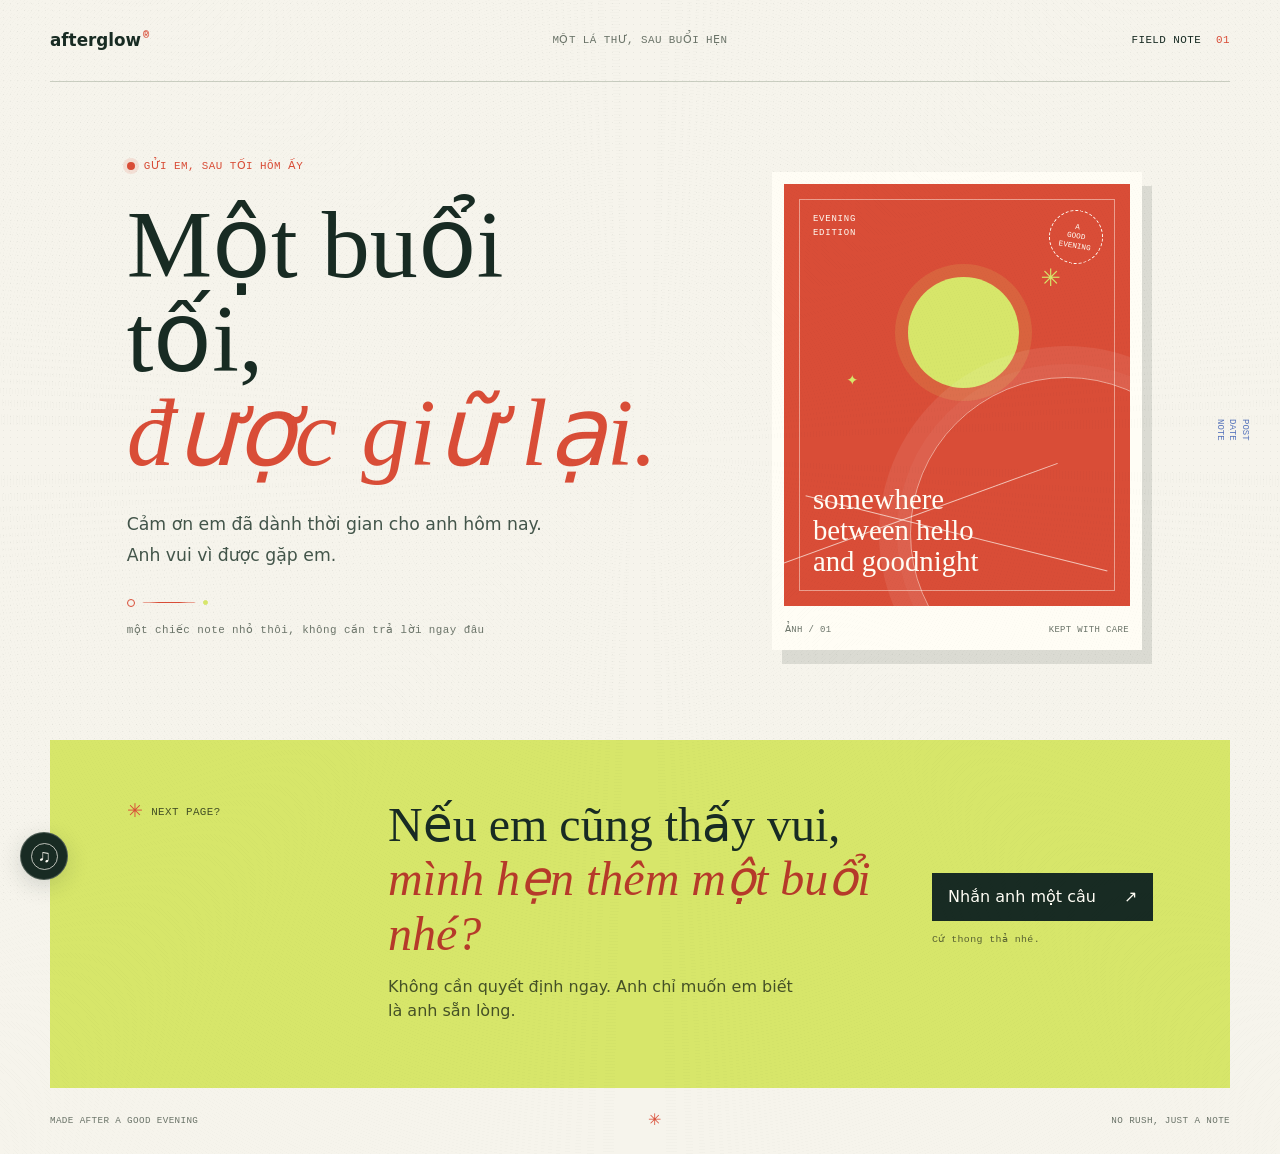
==== card1510/index.html @ df2f0fcc "Add after-date card at haanhie" ====
<!doctype html>
<html lang="vi">
<head>
  <meta charset="utf-8">
  <meta name="viewport" content="width=device-width, initial-scale=1">
  <meta name="theme-color" content="#f6f4ec">
  <meta name="description" content="Một lá thư nhỏ sau buổi hẹn.">
  <title>Một buổi tối, được giữ lại</title>
  <link rel="stylesheet" href="./styles.css">
</head>
<body>
  <div class="page-grain" aria-hidden="true"></div>
  <div class="scroll-progress" id="scroll-progress" aria-hidden="true"></div>
  <main class="letter-page">
    <header class="masthead">
      <a class="wordmark" href="#top" aria-label="Đầu trang">afterglow<span>®</span></a>
      <p class="masthead-note">một lá thư, sau buổi hẹn</p>
      <p class="issue-mark">FIELD NOTE <b>01</b></p>
    </header>

    <section class="opening" id="top" aria-labelledby="headline">
      <div class="opening-copy reveal reveal--copy">
        <p class="eyebrow"><span class="eyebrow-dot"></span> gửi em, sau tối hôm ấy</p>
        <h1 id="headline">Một buổi tối,<br><em>được giữ lại.</em></h1>
        <p class="intro" id="letter-note"></p>
        <div class="opening-rule" aria-hidden="true"><span></span><span></span><span></span></div>
        <p class="small-note">một chiếc note nhỏ thôi, không cần trả lời ngay đâu</p>
      </div>

      <figure class="memory-frame reveal reveal--photo" aria-label="Bức ảnh kỷ niệm">
        <div class="memory-art" id="memory-art" aria-hidden="true">
          <span class="art-index">EVENING<br>EDITION</span>
          <span class="art-sun"></span>
          <span class="art-line art-line--one"></span>
          <span class="art-line art-line--two"></span>
          <span class="art-star art-star--one">✳</span>
          <span class="art-star art-star--two">✦</span>
          <span class="art-copy">somewhere<br>between hello<br>and goodnight</span>
          <span class="art-stamp">A<br>GOOD<br>EVENING</span>
        </div>
        <img id="memory-photo" alt="Ảnh kỷ niệm buổi hẹn" hidden>
        <figcaption><span id="photo-caption">ảnh / 01</span><span>kept with care</span></figcaption>
      </figure>
      <span class="margin-stamp" aria-hidden="true">POST<br>DATE<br>NOTE</span>
    </section>

    <section class="memory-note reveal" id="memory-section" hidden aria-labelledby="memory-title">
      <p class="section-index">01 <span>—</span> THE LITTLE THING</p>
      <div>
        <h2 id="memory-title">Điều anh muốn nhớ</h2>
        <p id="memory-copy"></p>
      </div>
      <span class="memory-doodle" aria-hidden="true">↗</span>
    </section>

    <section class="invitation reveal" aria-labelledby="invitation-title">
      <div class="invitation-label"><span class="invitation-spark">✳</span> NEXT PAGE?</div>
      <div class="invitation-main">
        <h2 id="invitation-title">Nếu em cũng thấy vui,<br><em>mình hẹn thêm một buổi nhé?</em></h2>
        <p>Không cần quyết định ngay. Anh chỉ muốn em biết là anh sẵn lòng.</p>
      </div>
      <div class="invitation-action">
        <a id="reply-link" class="reply-button" href="#reply">
          <span>Nhắn anh một câu</span><span aria-hidden="true">↗</span>
        </a>
        <span class="reply-hint" id="reply-hint">Cứ thong thả nhé.</span>
      </div>
    </section>

    <footer class="colophon" id="reply">
      <span>made after a good evening</span>
      <span class="colophon-mark" aria-hidden="true">✳</span>
      <span>no rush, just a note</span>
    </footer>
  </main>
  <button id="music-toggle" class="music-toggle" type="button" aria-label="Bật nhạc nền" title="Bật nhạc nền" aria-pressed="false" hidden>
    <span class="music-disc" aria-hidden="true">♫</span>
  </button>
  <audio id="background-music" preload="none" loop></audio>
  <div id="toast" class="toast" role="status" aria-live="polite"></div>
  <script src="./config.js"></script>
  <script src="./app.js"></script>
</body>
</html>
---- card1510/styles.css ----
:root {
  --paper: #f6f4ec;
  --ink: #182b23;
  --muted: #6b7469;
  --line: #c9cdc0;
  --tomato: #d94d37;
  --lime: #d7e66a;
  --blue: #5472bb;
  --cream: #fffdf5;
  --serif: Georgia, "Times New Roman", serif;
  --sans: "Trebuchet MS", Inter, ui-sans-serif, system-ui, sans-serif;
  --mono: "Courier New", monospace;
}

* { box-sizing: border-box; }
[hidden] { display: none !important; }
html { min-width: 320px; scroll-behavior: smooth; }
body {
  margin: 0;
  color: var(--ink);
  background: var(--paper);
  font-family: var(--sans);
  line-height: 1.5;
}
body::before {
  position: fixed;
  inset: 0;
  z-index: -1;
  background-image: radial-gradient(#4b594b 0.45px, transparent 0.45px);
  background-size: 7px 7px;
  content: "";
  opacity: 0.07;
  pointer-events: none;
}
a { color: inherit; }
.page-grain { position: fixed; inset: 0; z-index: 8; pointer-events: none; opacity: 0.12; }
.page-grain::before { position: absolute; inset: -40%; background: repeating-radial-gradient(circle at 50% 50%, rgba(24, 43, 35, 0.12) 0 0.5px, transparent 0.5px 3px); content: ""; animation: grain-drift 0.28s steps(2) infinite; }
.scroll-progress { position: fixed; inset: 0 auto auto 0; z-index: 30; width: 100%; height: 3px; background: var(--tomato); transform: scaleX(0); transform-origin: left; }
.letter-page { width: min(1180px, 100% - 64px); margin: 0 auto; }
.masthead {
  min-height: 82px;
  display: grid;
  grid-template-columns: 1fr 1fr 1fr;
  align-items: center;
  border-bottom: 1px solid var(--line);
}
.wordmark { width: fit-content; font-size: 1.05rem; font-weight: 900; letter-spacing: 0; text-decoration: none; }
.wordmark span { margin-left: 2px; color: var(--tomato); font-family: var(--mono); font-size: 0.65rem; vertical-align: top; }
.masthead-note, .issue-mark, .eyebrow, .small-note, .section-index, .invitation-label, .reply-hint, .colophon, figcaption {
  font-family: var(--mono);
  font-size: 0.68rem;
  letter-spacing: 0.04em;
  text-transform: uppercase;
}
.masthead-note { margin: 0; color: var(--muted); text-align: center; }
.issue-mark { justify-self: end; margin: 0; }
.issue-mark b { margin-left: 8px; color: var(--tomato); font-weight: 400; }
.opening {
  position: relative;
  min-height: 620px;
  display: grid;
  grid-template-columns: 1.15fr 0.85fr;
  align-items: center;
  gap: clamp(40px, 8vw, 110px);
  padding: 76px 6.5% 84px;
  perspective: 1100px;
}
.opening-copy { position: relative; z-index: 1; padding-bottom: 18px; }
.eyebrow { display: flex; align-items: center; gap: 9px; margin: 0 0 24px; color: var(--tomato); }
.eyebrow-dot { width: 8px; height: 8px; border-radius: 50%; background: var(--tomato); box-shadow: 0 0 0 4px rgba(217, 77, 55, 0.12); }
h1, h2, p { margin-top: 0; }
h1, h2 { font-weight: 500; }
h1 {
  max-width: 740px;
  margin-bottom: 28px;
  font-family: var(--serif);
  font-size: 6rem;
  line-height: 0.98;
  letter-spacing: 0;
}
h1 em, .invitation h2 em { color: var(--tomato); font-weight: 400; }
.intro { max-width: 450px; margin-bottom: 25px; color: #43554a; font-size: 1.08rem; line-height: 1.8; }
.opening-rule { display: flex; align-items: center; gap: 7px; width: 94px; margin: 28px 0 15px; }
.opening-rule span { display: block; width: 8px; height: 8px; border: 1px solid var(--tomato); border-radius: 50%; }
.opening-rule span:nth-child(2) { width: 54px; height: 1px; border: 0; background: var(--tomato); }
.opening-rule span:nth-child(3) { width: 5px; height: 5px; background: var(--lime); border-color: var(--lime); }
.small-note { margin: 0; color: var(--muted); text-transform: none; }
.memory-frame {
  position: relative;
  width: min(100%, 370px);
  justify-self: center;
  margin: 8px 0 0;
  padding: 12px 12px 44px;
  background: var(--cream);
  box-shadow: 10px 14px 0 rgba(24, 43, 35, 0.12);
  transform: rotate(2.2deg);
  transition: transform 450ms cubic-bezier(.2, .8, .2, 1);
  animation: postcard-float 7s ease-in-out 1.1s infinite;
}
.memory-frame:hover { animation-play-state: paused; transform: rotate(0deg) translateY(-4px); }
.memory-art, .memory-frame img {
  display: block;
  width: 100%;
  aspect-ratio: 0.82;
  object-fit: cover;
}
.memory-art { position: relative; overflow: hidden; background: var(--tomato); color: var(--cream); }
.memory-art::before, .memory-art::after { position: absolute; content: ""; }
.memory-art::before { inset: 15px; border: 1px solid rgba(255, 253, 245, 0.46); }
.memory-art::after { right: -27%; bottom: -20%; width: 90%; aspect-ratio: 1; border: 1px solid rgba(255, 253, 245, 0.5); border-radius: 50%; box-shadow: 0 0 0 13px rgba(255, 253, 245, 0.04), 0 0 0 31px rgba(255, 253, 245, 0.08); }
.art-index { position: absolute; top: 28px; left: 29px; z-index: 1; font-family: var(--mono); font-size: 0.56rem; line-height: 1.6; letter-spacing: 0.09em; }
.art-sun { position: absolute; top: 22%; left: 36%; width: 32%; aspect-ratio: 1; border-radius: 50%; background: var(--lime); box-shadow: 0 0 0 13px rgba(215, 230, 106, 0.14); }
.art-sun { animation: sun-breathe 5s ease-in-out infinite; }
.art-line { position: absolute; z-index: 1; bottom: 21%; width: 90%; height: 1px; background: rgba(255, 253, 245, 0.68); transform: rotate(-20deg); }
.art-line--one { left: -8%; }
.art-line--two { bottom: 17%; left: 5%; transform: rotate(14deg); }
.art-star { position: absolute; z-index: 1; color: var(--lime); }
.art-star { animation: star-twinkle 2.8s ease-in-out infinite; }
.art-star--two { animation-delay: 0.8s; }
.art-star--one { top: 18%; right: 20%; font-size: 1.5rem; }
.art-star--two { top: 44%; left: 18%; font-size: 0.9rem; }
.art-copy { position: absolute; z-index: 2; bottom: 29px; left: 29px; font-family: var(--serif); font-size: 1.8rem; line-height: 1.08; }
.art-stamp { position: absolute; top: 26px; right: 27px; z-index: 2; display: grid; place-items: center; width: 54px; height: 54px; border: 1px dashed var(--cream); border-radius: 50%; font-family: var(--mono); font-size: 0.48rem; line-height: 1.2; text-align: center; transform: rotate(9deg); }
figcaption { position: absolute; right: 13px; bottom: 13px; left: 13px; display: flex; justify-content: space-between; color: var(--muted); font-size: 0.56rem; }
.margin-stamp { position: absolute; top: 50%; right: -2px; color: var(--blue); font-family: var(--mono); font-size: 0.56rem; line-height: 1.4; text-align: center; transform: rotate(90deg) translateX(50%); transform-origin: right center; }
.memory-note {
  position: relative;
  display: grid;
  grid-template-columns: 0.72fr 1.6fr auto;
  align-items: center;
  gap: 30px;
  padding: 35px 6.5%;
  border-top: 1px solid var(--line);
  border-bottom: 1px solid var(--line);
}
.memory-note[hidden] { display: none; }
.section-index { margin: 0; color: var(--muted); }
.section-index span { color: var(--tomato); }
.memory-note h2 { margin-bottom: 7px; font-family: var(--serif); font-size: 1.6rem; }
.memory-note p:not(.section-index) { max-width: 620px; margin: 0; color: #43554a; line-height: 1.7; }
.memory-doodle { color: var(--tomato); font-size: 2rem; transform: rotate(20deg); }
.invitation {
  position: relative;
  display: grid;
  grid-template-columns: 0.72fr 1.6fr auto;
  align-items: center;
  gap: 30px;
  padding: 58px 6.5% 65px;
  background: var(--lime);
}
.invitation-label { align-self: start; display: flex; align-items: center; gap: 8px; color: #455126; }
.invitation-spark { color: var(--tomato); font-size: 1.2rem; }
.invitation h2 { margin-bottom: 14px; font-family: var(--serif); font-size: 3rem; line-height: 1.13; }
.invitation h2 em { color: #b63a2a; }
.invitation-main p { max-width: 420px; margin-bottom: 0; color: #455126; }
.invitation-action { display: grid; justify-items: start; gap: 12px; }
.reply-button { display: inline-flex; align-items: center; gap: 28px; min-height: 48px; padding: 0 16px; color: var(--cream); background: var(--ink); text-decoration: none; transition: background 180ms ease, transform 180ms ease; }
.reply-button:hover { background: var(--tomato); transform: translateY(-2px); }
.reply-hint { color: #596332; font-size: 0.62rem; text-transform: none; }
.colophon { min-height: 66px; display: flex; justify-content: space-between; align-items: center; gap: 12px; color: var(--muted); font-size: 0.58rem; }
.colophon-mark { color: var(--tomato); font-size: 1rem; }
.toast { position: fixed; right: 20px; bottom: 20px; z-index: 20; max-width: min(360px, calc(100vw - 40px)); padding: 12px 16px; color: var(--cream); background: var(--ink); opacity: 0; transform: translateY(8px); transition: 180ms ease; pointer-events: none; }
.toast.is-visible { opacity: 1; transform: translateY(0); }
.music-toggle { position: fixed; left: 20px; bottom: 20px; z-index: 21; display: grid; place-items: center; width: 48px; height: 48px; border: 1px solid rgba(255, 253, 245, 0.22); border-radius: 50%; color: var(--cream); background: var(--ink); cursor: pointer; box-shadow: 0 6px 22px rgba(24, 43, 35, 0.16); transition: transform 180ms ease, background 180ms ease; }
.music-toggle:hover { transform: translateY(-3px); background: var(--tomato); }
.music-toggle[hidden] { display: none; }
.music-disc { display: grid; place-items: center; width: 27px; height: 27px; border: 1px solid rgba(255, 253, 245, 0.7); border-radius: 50%; font-size: 1.1rem; }
.music-toggle.is-playing .music-disc { animation: record-spin 3s linear infinite; }
.motion-ready .reveal { opacity: 0; transform: translateY(28px); transition: opacity 850ms cubic-bezier(.2, .8, .2, 1), transform 850ms cubic-bezier(.2, .8, .2, 1); }
.motion-ready .reveal.is-visible { opacity: 1; transform: translateY(0); }
.motion-ready .reveal--copy .eyebrow { animation: settle-in 900ms 100ms both; }
.motion-ready .reveal--copy h1 { animation: settle-in 1100ms 220ms both; }
.motion-ready .reveal--copy .intro { animation: settle-in 900ms 390ms both; }
.motion-ready .reveal--copy .small-note { animation: settle-in 900ms 540ms both; }
.motion-ready .reveal--photo { transition-delay: 180ms; }
.is-loading .memory-art { animation: art-breathe 1.4s ease-in-out infinite alternate; }
.photo-error .art-copy { color: var(--cream); }

@keyframes art-breathe { to { filter: saturate(0.76); } }
@keyframes settle-in { from { opacity: 0; transform: translateY(22px); } to { opacity: 1; transform: translateY(0); } }
@keyframes postcard-float { 0%, 100% { transform: rotate(2.2deg) translateY(0); } 50% { transform: rotate(1deg) translateY(-8px); } }
@keyframes sun-breathe { 0%, 100% { box-shadow: 0 0 0 13px rgba(215, 230, 106, 0.14); transform: scale(1); } 50% { box-shadow: 0 0 0 23px rgba(215, 230, 106, 0.06); transform: scale(1.035); } }
@keyframes star-twinkle { 0%, 100% { opacity: 0.7; transform: scale(0.86) rotate(-8deg); } 50% { opacity: 1; transform: scale(1.12) rotate(8deg); } }
@keyframes grain-drift { 0% { transform: translate(0, 0); } 25% { transform: translate(1%, -1%); } 50% { transform: translate(-1%, 1%); } 75% { transform: translate(1%, 1%); } }
@keyframes record-spin { to { transform: rotate(360deg); } }
@media (prefers-reduced-motion: reduce) {
  *, *::before, *::after { scroll-behavior: auto !important; animation-duration: 0.01ms !important; animation-iteration-count: 1 !important; transition-duration: 0.01ms !important; }
}
@media (max-width: 760px) {
  .letter-page { width: min(100% - 36px, 560px); }
  .masthead { min-height: 65px; grid-template-columns: 1fr auto; }
  .masthead-note { display: none; }
  .opening { min-height: 0; grid-template-columns: 1fr; gap: 42px; padding: 58px 5% 60px; }
  h1 { font-size: 4rem; }
  .art-copy { font-size: 1.45rem; }
  .invitation h2 { font-size: 2.2rem; }
  .intro { font-size: 1rem; }
  .memory-frame { width: min(76%, 330px); justify-self: end; margin-right: 8%; }
  .margin-stamp { right: -6px; }
  .memory-note { grid-template-columns: 1fr auto; gap: 18px; padding: 28px 5%; }
  .section-index { grid-column: 1 / -1; }
  .memory-doodle { grid-column: 2; grid-row: 2; }
  .invitation { grid-template-columns: 1fr; gap: 20px; padding: 36px 6% 40px; }
  .invitation-label { align-self: auto; }
  .colophon { font-size: 0.52rem; }
}
@media (max-width: 380px) {
  .letter-page { width: calc(100% - 28px); }
  .issue-mark { font-size: 0.58rem; }
  .opening { padding-right: 2%; padding-left: 2%; }
  h1 { font-size: 3.4rem; }
  .memory-frame { width: 84%; }
  .colophon { flex-wrap: wrap; justify-content: center; padding: 15px 0; }
}
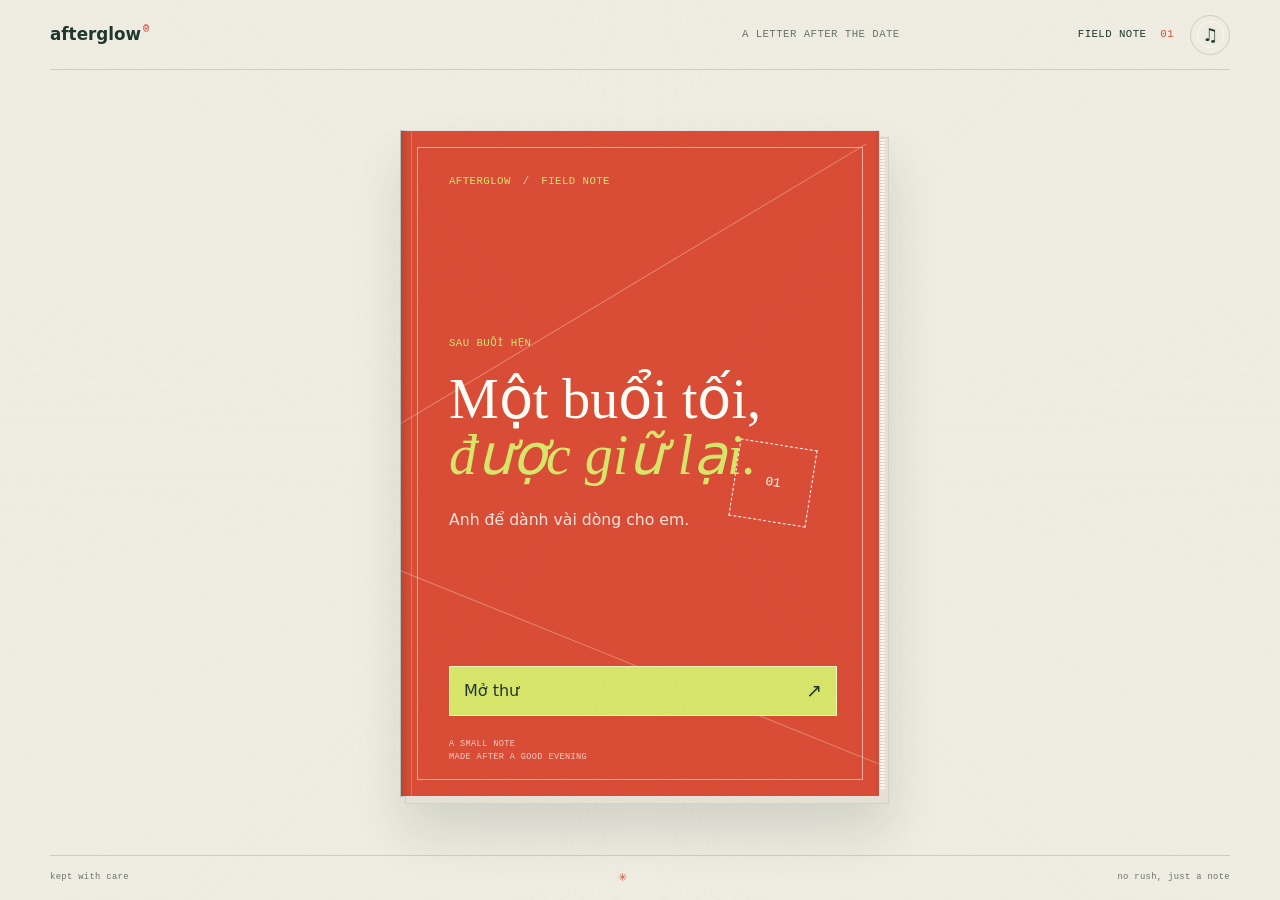
==== commit 0153c566: "Turn after-date card into a flipbook" ====
--- a/card1510/index.html
+++ b/card1510/index.html
@@ -3,81 +3,145 @@
 <head>
   <meta charset="utf-8">
   <meta name="viewport" content="width=device-width, initial-scale=1">
-  <meta name="theme-color" content="#f6f4ec">
+  <meta name="theme-color" content="#efece1">
   <meta name="description" content="Một lá thư nhỏ sau buổi hẹn.">
   <title>Một buổi tối, được giữ lại</title>
   <link rel="stylesheet" href="./styles.css">
 </head>
 <body>
-  <div class="page-grain" aria-hidden="true"></div>
-  <div class="scroll-progress" id="scroll-progress" aria-hidden="true"></div>
-  <main class="letter-page">
+  <div class="paper-grain" aria-hidden="true"></div>
+  <div class="reading-progress" id="reading-progress" aria-hidden="true"></div>
+
+  <main class="experience" id="experience" data-index="0">
     <header class="masthead">
-      <a class="wordmark" href="#top" aria-label="Đầu trang">afterglow<span>®</span></a>
-      <p class="masthead-note">một lá thư, sau buổi hẹn</p>
-      <p class="issue-mark">FIELD NOTE <b>01</b></p>
+      <a class="wordmark" href="./" aria-label="Afterglow">afterglow<span>®</span></a>
+      <p class="masthead-note">a letter after the date</p>
+      <div class="masthead-tools">
+        <span class="masthead-number">FIELD NOTE <b>01</b></span>
+        <button id="music-toggle" class="music-toggle" type="button" aria-label="Bật nhạc nền" title="Bật nhạc nền" aria-pressed="false" hidden>
+          <span class="music-disc" aria-hidden="true">♫</span>
+        </button>
+      </div>
     </header>
 
-    <section class="opening" id="top" aria-labelledby="headline">
-      <div class="opening-copy reveal reveal--copy">
-        <p class="eyebrow"><span class="eyebrow-dot"></span> gửi em, sau tối hôm ấy</p>
-        <h1 id="headline">Một buổi tối,<br><em>được giữ lại.</em></h1>
-        <p class="intro" id="letter-note"></p>
-        <div class="opening-rule" aria-hidden="true"><span></span><span></span><span></span></div>
-        <p class="small-note">một chiếc note nhỏ thôi, không cần trả lời ngay đâu</p>
-      </div>
+    <section class="book-area" aria-label="Lá thư Afterglow">
+      <div class="book-wrap">
+        <div class="book-shell" id="book" data-direction="forward">
+          <div class="book-pages" aria-live="polite" aria-atomic="true">
+            <article class="page-current" id="page-current"></article>
+            <div class="page-turn" id="page-turn" aria-hidden="true" hidden>
+              <div class="page-face page-face--front" id="page-turn-front"></div>
+              <div class="page-face page-face--back" id="page-turn-back"></div>
+            </div>
+          </div>
+          <span class="book-spine" aria-hidden="true"></span>
+          <span class="book-edge" aria-hidden="true"></span>
+        </div>
 
-      <figure class="memory-frame reveal reveal--photo" aria-label="Bức ảnh kỷ niệm">
-        <div class="memory-art" id="memory-art" aria-hidden="true">
-          <span class="art-index">EVENING<br>EDITION</span>
-          <span class="art-sun"></span>
-          <span class="art-line art-line--one"></span>
-          <span class="art-line art-line--two"></span>
-          <span class="art-star art-star--one">✳</span>
-          <span class="art-star art-star--two">✦</span>
-          <span class="art-copy">somewhere<br>between hello<br>and goodnight</span>
-          <span class="art-stamp">A<br>GOOD<br>EVENING</span>
-        </div>
-        <img id="memory-photo" alt="Ảnh kỷ niệm buổi hẹn" hidden>
-        <figcaption><span id="photo-caption">ảnh / 01</span><span>kept with care</span></figcaption>
-      </figure>
-      <span class="margin-stamp" aria-hidden="true">POST<br>DATE<br>NOTE</span>
-    </section>
-
-    <section class="memory-note reveal" id="memory-section" hidden aria-labelledby="memory-title">
-      <p class="section-index">01 <span>—</span> THE LITTLE THING</p>
-      <div>
-        <h2 id="memory-title">Điều anh muốn nhớ</h2>
-        <p id="memory-copy"></p>
-      </div>
-      <span class="memory-doodle" aria-hidden="true">↗</span>
-    </section>
-
-    <section class="invitation reveal" aria-labelledby="invitation-title">
-      <div class="invitation-label"><span class="invitation-spark">✳</span> NEXT PAGE?</div>
-      <div class="invitation-main">
-        <h2 id="invitation-title">Nếu em cũng thấy vui,<br><em>mình hẹn thêm một buổi nhé?</em></h2>
-        <p>Không cần quyết định ngay. Anh chỉ muốn em biết là anh sẵn lòng.</p>
-      </div>
-      <div class="invitation-action">
-        <a id="reply-link" class="reply-button" href="#reply">
-          <span>Nhắn anh một câu</span><span aria-hidden="true">↗</span>
-        </a>
-        <span class="reply-hint" id="reply-hint">Cứ thong thả nhé.</span>
+        <nav class="page-nav" id="page-nav" aria-label="Điều hướng trang" hidden>
+          <button class="page-nav-button" id="previous-page" type="button" aria-label="Trang trước" title="Trang trước" disabled>
+            <span aria-hidden="true">←</span>
+          </button>
+          <span class="page-counter" id="page-counter" aria-live="polite">BÌA</span>
+          <button class="page-nav-button" id="next-page" type="button" aria-label="Trang tiếp theo" title="Trang tiếp theo">
+            <span aria-hidden="true">→</span>
+          </button>
+        </nav>
       </div>
     </section>
 
-    <footer class="colophon" id="reply">
-      <span>made after a good evening</span>
+    <footer class="colophon">
+      <span>kept with care</span>
       <span class="colophon-mark" aria-hidden="true">✳</span>
       <span>no rush, just a note</span>
     </footer>
   </main>
-  <button id="music-toggle" class="music-toggle" type="button" aria-label="Bật nhạc nền" title="Bật nhạc nền" aria-pressed="false" hidden>
-    <span class="music-disc" aria-hidden="true">♫</span>
-  </button>
+
   <audio id="background-music" preload="none" loop></audio>
   <div id="toast" class="toast" role="status" aria-live="polite"></div>
+
+  <template id="cover-template">
+    <div class="page page-cover">
+      <div class="cover-ink" aria-hidden="true">
+        <span class="cover-rule cover-rule--one"></span>
+        <span class="cover-rule cover-rule--two"></span>
+        <span class="cover-mark">01</span>
+      </div>
+      <p class="cover-kicker">AFTERGLOW <span>/</span> FIELD NOTE</p>
+      <div class="cover-title-group">
+        <p class="cover-overline">SAU BUỔI HẸN</p>
+        <h1>Một buổi tối,<br><em>được giữ lại.</em></h1>
+        <p class="cover-subtitle">Anh để dành vài dòng cho em.</p>
+      </div>
+      <button class="open-book-button" type="button" data-turn-next>
+        <span>Mở thư</span><span class="open-arrow" aria-hidden="true">↗</span>
+      </button>
+      <span class="cover-imprint">A SMALL NOTE<br>MADE AFTER A GOOD EVENING</span>
+    </div>
+  </template>
+
+  <template id="letter-template">
+    <div class="page page-letter">
+      <header class="page-header">
+        <span>01 <i>/</i> LỜI NHẮN</span>
+        <span class="page-header-mark" aria-hidden="true">✳</span>
+      </header>
+      <div class="letter-copy">
+        <h2>Gửi em,</h2>
+        <p class="letter-note"></p>
+        <div class="memory-note" hidden>
+          <span class="memory-rule" aria-hidden="true"></span>
+          <h3>Điều anh muốn nhớ</h3>
+          <p class="memory-copy"></p>
+        </div>
+      </div>
+      <div class="signature"><span>—</span> Anh</div>
+      <footer class="page-footer"><span>AFTERGLOW</span><span>01</span></footer>
+    </div>
+  </template>
+
+  <template id="photo-template">
+    <div class="page page-photo">
+      <header class="page-header">
+        <span>02 <i>/</i> ẢNH KỶ NIỆM</span>
+        <span class="photo-stamp">KEPT<br>WITH CARE</span>
+      </header>
+      <figure class="photo-mat">
+        <div class="photo-art" aria-hidden="true">
+          <span class="photo-art-index">EVENING EDITION</span>
+          <span class="photo-art-line photo-art-line--one"></span>
+          <span class="photo-art-line photo-art-line--two"></span>
+          <span class="photo-art-copy">somewhere<br>between hello<br>and goodnight</span>
+          <span class="photo-art-stamp">A GOOD<br>EVENING</span>
+        </div>
+        <img class="memory-photo" alt="Ảnh kỷ niệm buổi hẹn" hidden>
+        <figcaption><span class="photo-caption">ảnh / 01</span><span>kept with care</span></figcaption>
+      </figure>
+      <p class="photo-note">Một khoảnh khắc nhỏ, để dành ở đây.</p>
+      <footer class="page-footer"><span>AFTERGLOW</span><span>02</span></footer>
+    </div>
+  </template>
+
+  <template id="invitation-template">
+    <div class="page page-invitation">
+      <header class="page-header">
+        <span>03 <i>/</i> LỜI MỜI</span>
+        <span class="invitation-spark" aria-hidden="true">✳</span>
+      </header>
+      <div class="invitation-copy">
+        <p class="invitation-overline">NEXT PAGE?</p>
+        <h2>Nếu em cũng thấy vui,<br><em>mình hẹn thêm một buổi nhé?</em></h2>
+        <p class="invitation-text">Không cần quyết định ngay. Anh chỉ muốn em biết là anh sẵn lòng.</p>
+        <a class="reply-button" href="#reply">
+          <span>Nhắn anh một câu</span><span aria-hidden="true">↗</span>
+        </a>
+        <p class="reply-hint">Cứ thong thả nhé.</p>
+      </div>
+      <div class="invitation-imprint" aria-hidden="true">✳</div>
+      <footer class="page-footer"><span>AFTERGLOW</span><span>03</span></footer>
+    </div>
+  </template>
+
   <script src="./config.js"></script>
   <script src="./app.js"></script>
 </body>
--- a/card1510/styles.css
+++ b/card1510/styles.css
@@ -1,12 +1,12 @@
 :root {
-  --paper: #f6f4ec;
-  --ink: #182b23;
-  --muted: #6b7469;
-  --line: #c9cdc0;
+  --paper: #efece1;
+  --page: #fffdf5;
+  --ink: #20372e;
+  --muted: #69756b;
+  --line: #cbd0c1;
   --tomato: #d94d37;
   --lime: #d7e66a;
   --blue: #5472bb;
-  --cream: #fffdf5;
   --serif: Georgia, "Times New Roman", serif;
   --sans: "Trebuchet MS", Inter, ui-sans-serif, system-ui, sans-serif;
   --mono: "Courier New", monospace;
@@ -14,201 +14,154 @@
 
 * { box-sizing: border-box; }
 [hidden] { display: none !important; }
-html { min-width: 320px; scroll-behavior: smooth; }
-body {
-  margin: 0;
-  color: var(--ink);
-  background: var(--paper);
-  font-family: var(--sans);
-  line-height: 1.5;
-}
-body::before {
-  position: fixed;
-  inset: 0;
-  z-index: -1;
-  background-image: radial-gradient(#4b594b 0.45px, transparent 0.45px);
-  background-size: 7px 7px;
-  content: "";
-  opacity: 0.07;
-  pointer-events: none;
-}
-a { color: inherit; }
-.page-grain { position: fixed; inset: 0; z-index: 8; pointer-events: none; opacity: 0.12; }
-.page-grain::before { position: absolute; inset: -40%; background: repeating-radial-gradient(circle at 50% 50%, rgba(24, 43, 35, 0.12) 0 0.5px, transparent 0.5px 3px); content: ""; animation: grain-drift 0.28s steps(2) infinite; }
-.scroll-progress { position: fixed; inset: 0 auto auto 0; z-index: 30; width: 100%; height: 3px; background: var(--tomato); transform: scaleX(0); transform-origin: left; }
-.letter-page { width: min(1180px, 100% - 64px); margin: 0 auto; }
-.masthead {
-  min-height: 82px;
-  display: grid;
-  grid-template-columns: 1fr 1fr 1fr;
-  align-items: center;
-  border-bottom: 1px solid var(--line);
-}
-.wordmark { width: fit-content; font-size: 1.05rem; font-weight: 900; letter-spacing: 0; text-decoration: none; }
+html { min-width: 320px; min-height: 100%; background: var(--paper); }
+body { min-width: 320px; min-height: 100svh; margin: 0; color: var(--ink); background: var(--paper); font-family: var(--sans); line-height: 1.5; }
+body::before { position: fixed; inset: 0; z-index: -1; background-image: radial-gradient(#526050 0.45px, transparent 0.45px); background-size: 7px 7px; content: ""; opacity: 0.08; pointer-events: none; }
+button, a { color: inherit; font: inherit; }
+button { -webkit-tap-highlight-color: transparent; }
+button:focus-visible, a:focus-visible { outline: 3px solid var(--blue); outline-offset: 4px; }
+.paper-grain { position: fixed; inset: 0; z-index: 8; overflow: hidden; opacity: 0.1; pointer-events: none; }
+.paper-grain::before { position: absolute; inset: -40%; background: repeating-radial-gradient(circle at 50% 50%, rgba(32, 55, 46, 0.14) 0 0.5px, transparent 0.5px 3px); content: ""; animation: grain-shift 0.32s steps(2) infinite; }
+.reading-progress { position: fixed; inset: 0 auto auto 0; z-index: 30; width: 100%; height: 3px; background: var(--tomato); transform: scaleX(0); transform-origin: left; transition: transform 450ms ease; }
+.experience { min-height: 100svh; display: flex; flex-direction: column; }
+.masthead { width: min(1180px, calc(100% - 64px)); min-height: 70px; display: grid; grid-template-columns: 1fr 1fr auto; align-items: center; margin: 0 auto; border-bottom: 1px solid var(--line); }
+.wordmark { width: fit-content; font-size: 1.05rem; font-weight: 900; text-decoration: none; }
 .wordmark span { margin-left: 2px; color: var(--tomato); font-family: var(--mono); font-size: 0.65rem; vertical-align: top; }
-.masthead-note, .issue-mark, .eyebrow, .small-note, .section-index, .invitation-label, .reply-hint, .colophon, figcaption {
-  font-family: var(--mono);
-  font-size: 0.68rem;
-  letter-spacing: 0.04em;
-  text-transform: uppercase;
-}
-.masthead-note { margin: 0; color: var(--muted); text-align: center; }
-.issue-mark { justify-self: end; margin: 0; }
-.issue-mark b { margin-left: 8px; color: var(--tomato); font-weight: 400; }
-.opening {
-  position: relative;
-  min-height: 620px;
-  display: grid;
-  grid-template-columns: 1.15fr 0.85fr;
-  align-items: center;
-  gap: clamp(40px, 8vw, 110px);
-  padding: 76px 6.5% 84px;
-  perspective: 1100px;
-}
-.opening-copy { position: relative; z-index: 1; padding-bottom: 18px; }
-.eyebrow { display: flex; align-items: center; gap: 9px; margin: 0 0 24px; color: var(--tomato); }
-.eyebrow-dot { width: 8px; height: 8px; border-radius: 50%; background: var(--tomato); box-shadow: 0 0 0 4px rgba(217, 77, 55, 0.12); }
-h1, h2, p { margin-top: 0; }
-h1, h2 { font-weight: 500; }
-h1 {
-  max-width: 740px;
-  margin-bottom: 28px;
-  font-family: var(--serif);
-  font-size: 6rem;
-  line-height: 0.98;
-  letter-spacing: 0;
-}
-h1 em, .invitation h2 em { color: var(--tomato); font-weight: 400; }
-.intro { max-width: 450px; margin-bottom: 25px; color: #43554a; font-size: 1.08rem; line-height: 1.8; }
-.opening-rule { display: flex; align-items: center; gap: 7px; width: 94px; margin: 28px 0 15px; }
-.opening-rule span { display: block; width: 8px; height: 8px; border: 1px solid var(--tomato); border-radius: 50%; }
-.opening-rule span:nth-child(2) { width: 54px; height: 1px; border: 0; background: var(--tomato); }
-.opening-rule span:nth-child(3) { width: 5px; height: 5px; background: var(--lime); border-color: var(--lime); }
-.small-note { margin: 0; color: var(--muted); text-transform: none; }
-.memory-frame {
-  position: relative;
-  width: min(100%, 370px);
-  justify-self: center;
-  margin: 8px 0 0;
-  padding: 12px 12px 44px;
-  background: var(--cream);
-  box-shadow: 10px 14px 0 rgba(24, 43, 35, 0.12);
-  transform: rotate(2.2deg);
-  transition: transform 450ms cubic-bezier(.2, .8, .2, 1);
-  animation: postcard-float 7s ease-in-out 1.1s infinite;
-}
-.memory-frame:hover { animation-play-state: paused; transform: rotate(0deg) translateY(-4px); }
-.memory-art, .memory-frame img {
-  display: block;
-  width: 100%;
-  aspect-ratio: 0.82;
-  object-fit: cover;
-}
-.memory-art { position: relative; overflow: hidden; background: var(--tomato); color: var(--cream); }
-.memory-art::before, .memory-art::after { position: absolute; content: ""; }
-.memory-art::before { inset: 15px; border: 1px solid rgba(255, 253, 245, 0.46); }
-.memory-art::after { right: -27%; bottom: -20%; width: 90%; aspect-ratio: 1; border: 1px solid rgba(255, 253, 245, 0.5); border-radius: 50%; box-shadow: 0 0 0 13px rgba(255, 253, 245, 0.04), 0 0 0 31px rgba(255, 253, 245, 0.08); }
-.art-index { position: absolute; top: 28px; left: 29px; z-index: 1; font-family: var(--mono); font-size: 0.56rem; line-height: 1.6; letter-spacing: 0.09em; }
-.art-sun { position: absolute; top: 22%; left: 36%; width: 32%; aspect-ratio: 1; border-radius: 50%; background: var(--lime); box-shadow: 0 0 0 13px rgba(215, 230, 106, 0.14); }
-.art-sun { animation: sun-breathe 5s ease-in-out infinite; }
-.art-line { position: absolute; z-index: 1; bottom: 21%; width: 90%; height: 1px; background: rgba(255, 253, 245, 0.68); transform: rotate(-20deg); }
-.art-line--one { left: -8%; }
-.art-line--two { bottom: 17%; left: 5%; transform: rotate(14deg); }
-.art-star { position: absolute; z-index: 1; color: var(--lime); }
-.art-star { animation: star-twinkle 2.8s ease-in-out infinite; }
-.art-star--two { animation-delay: 0.8s; }
-.art-star--one { top: 18%; right: 20%; font-size: 1.5rem; }
-.art-star--two { top: 44%; left: 18%; font-size: 0.9rem; }
-.art-copy { position: absolute; z-index: 2; bottom: 29px; left: 29px; font-family: var(--serif); font-size: 1.8rem; line-height: 1.08; }
-.art-stamp { position: absolute; top: 26px; right: 27px; z-index: 2; display: grid; place-items: center; width: 54px; height: 54px; border: 1px dashed var(--cream); border-radius: 50%; font-family: var(--mono); font-size: 0.48rem; line-height: 1.2; text-align: center; transform: rotate(9deg); }
-figcaption { position: absolute; right: 13px; bottom: 13px; left: 13px; display: flex; justify-content: space-between; color: var(--muted); font-size: 0.56rem; }
-.margin-stamp { position: absolute; top: 50%; right: -2px; color: var(--blue); font-family: var(--mono); font-size: 0.56rem; line-height: 1.4; text-align: center; transform: rotate(90deg) translateX(50%); transform-origin: right center; }
-.memory-note {
-  position: relative;
-  display: grid;
-  grid-template-columns: 0.72fr 1.6fr auto;
-  align-items: center;
-  gap: 30px;
-  padding: 35px 6.5%;
-  border-top: 1px solid var(--line);
-  border-bottom: 1px solid var(--line);
-}
-.memory-note[hidden] { display: none; }
-.section-index { margin: 0; color: var(--muted); }
-.section-index span { color: var(--tomato); }
-.memory-note h2 { margin-bottom: 7px; font-family: var(--serif); font-size: 1.6rem; }
-.memory-note p:not(.section-index) { max-width: 620px; margin: 0; color: #43554a; line-height: 1.7; }
-.memory-doodle { color: var(--tomato); font-size: 2rem; transform: rotate(20deg); }
-.invitation {
-  position: relative;
-  display: grid;
-  grid-template-columns: 0.72fr 1.6fr auto;
-  align-items: center;
-  gap: 30px;
-  padding: 58px 6.5% 65px;
-  background: var(--lime);
-}
-.invitation-label { align-self: start; display: flex; align-items: center; gap: 8px; color: #455126; }
-.invitation-spark { color: var(--tomato); font-size: 1.2rem; }
-.invitation h2 { margin-bottom: 14px; font-family: var(--serif); font-size: 3rem; line-height: 1.13; }
-.invitation h2 em { color: #b63a2a; }
-.invitation-main p { max-width: 420px; margin-bottom: 0; color: #455126; }
-.invitation-action { display: grid; justify-items: start; gap: 12px; }
-.reply-button { display: inline-flex; align-items: center; gap: 28px; min-height: 48px; padding: 0 16px; color: var(--cream); background: var(--ink); text-decoration: none; transition: background 180ms ease, transform 180ms ease; }
+.masthead-note, .masthead-number, .cover-kicker, .cover-overline, .cover-imprint, .page-header, .page-footer, .photo-note, .invitation-overline, .reply-hint, .colophon, .page-counter { font-family: var(--mono); font-size: 0.67rem; letter-spacing: 0.04em; }
+.masthead-note { margin: 0; color: var(--muted); text-align: center; text-transform: uppercase; }
+.masthead-tools { justify-self: end; display: flex; align-items: center; gap: 16px; }
+.masthead-number { margin: 0; }
+.masthead-number b { margin-left: 7px; color: var(--tomato); font-weight: 400; }
+.book-area { flex: 1; display: grid; place-items: center; padding: 18px 18px 16px; }
+.book-wrap { display: grid; justify-items: center; gap: 17px; animation: book-arrive 850ms cubic-bezier(.2, .8, .2, 1) both; }
+.book-shell { position: relative; width: min(480px, calc((100svh - 195px) * 0.72), calc(100vw - 36px)); aspect-ratio: 0.72; perspective: 1800px; transform-style: preserve-3d; }
+.book-shell::before { position: absolute; inset: 7px -9px -7px 5px; z-index: -2; border: 1px solid #d6d2c4; background: #e5e1d5; box-shadow: 0 26px 48px rgba(32, 55, 46, 0.14); content: ""; }
+.book-shell::after { position: absolute; top: 8px; right: -5px; bottom: 8px; z-index: -1; width: 8px; background: repeating-linear-gradient(to bottom, #d9d5c8 0 1px, #f9f7ed 1px 3px); content: ""; }
+.book-pages { position: absolute; inset: 0; transform-style: preserve-3d; }
+.page-current, .page-turn, .page-face { position: absolute; inset: 0; }
+.page-current { z-index: 1; overflow: hidden; border: 1px solid rgba(32, 55, 46, 0.12); background: var(--page); box-shadow: inset 13px 0 20px -20px rgba(32, 55, 46, 0.55); }
+.page-turn { z-index: 4; transform-style: preserve-3d; transition: transform 900ms cubic-bezier(.22, .68, .1, 1); pointer-events: none; }
+.page-face { overflow: hidden; border: 1px solid rgba(32, 55, 46, 0.12); background: var(--page); backface-visibility: hidden; }
+.page-face--front { box-shadow: inset 12px 0 20px -20px rgba(32, 55, 46, 0.55); }
+.page-face--back { transform: rotateY(180deg); box-shadow: inset -12px 0 20px -20px rgba(32, 55, 46, 0.55); }
+.book-shell.is-turning-forward .page-turn { transform-origin: left center; transform: rotateY(-180deg); }
+.book-shell.is-turning-backward .page-turn { transform-origin: right center; transform: rotateY(180deg); }
+.book-spine { position: absolute; top: 0; bottom: 0; left: 0; z-index: 5; width: 12px; border-right: 1px solid rgba(255, 253, 245, 0.3); background: linear-gradient(90deg, rgba(32, 55, 46, 0.24), rgba(32, 55, 46, 0.08), transparent); pointer-events: none; }
+.book-edge { position: absolute; top: 0; right: 0; bottom: 0; z-index: 5; width: 4px; background: linear-gradient(90deg, rgba(32, 55, 46, 0.08), transparent); pointer-events: none; }
+.page { position: relative; width: 100%; height: 100%; overflow: hidden; }
+.page-cover { display: flex; flex-direction: column; padding: 42px 42px 32px 48px; color: var(--page); background: var(--tomato); }
+.page-cover::before { position: absolute; inset: 16px; border: 1px solid rgba(255, 253, 245, 0.55); content: ""; pointer-events: none; }
+.cover-ink { position: absolute; inset: 0; overflow: hidden; }
+.cover-rule { position: absolute; right: -17%; width: 138%; height: 1px; background: rgba(255, 253, 245, 0.3); transform-origin: left center; }
+.cover-rule--one { top: 53%; transform: rotate(-31deg); }
+.cover-rule--two { top: 60%; transform: rotate(22deg); }
+.cover-mark { position: absolute; top: 47%; right: 14%; display: grid; place-items: center; width: 78px; height: 78px; border: 1px dashed var(--page); color: var(--page); font-family: var(--mono); font-size: 0.8rem; transform: rotate(9deg); }
+.cover-kicker { position: relative; z-index: 1; margin: 0; color: var(--lime); }
+.cover-kicker span { margin: 0 5px; color: rgba(255, 253, 245, 0.65); }
+.cover-title-group { position: relative; z-index: 1; margin: auto 0; }
+.cover-overline { margin-bottom: 20px; color: var(--lime); }
+.page-cover h1 { max-width: 360px; margin: 0 0 24px; font-family: var(--serif); font-size: 3.5rem; font-weight: 400; line-height: 1.01; }
+.page-cover h1 em { color: var(--lime); font-weight: 400; }
+.cover-subtitle { max-width: 250px; margin: 0; color: rgba(255, 253, 245, 0.86); font-size: 0.98rem; }
+.open-book-button { position: relative; z-index: 1; display: inline-flex; align-items: center; justify-content: space-between; gap: 36px; width: 100%; min-height: 50px; padding: 0 14px; border: 1px solid rgba(255, 253, 245, 0.6); color: var(--ink); background: var(--lime); cursor: pointer; transition: color 180ms ease, background 180ms ease, transform 180ms ease; }
+.open-book-button:hover { color: var(--page); background: var(--ink); transform: translateY(-2px); }
+.open-arrow { font-size: 1.2rem; }
+.cover-imprint { position: relative; z-index: 1; margin: 22px 0 0; color: rgba(255, 253, 245, 0.72); font-size: 0.54rem; line-height: 1.5; }
+.page-letter, .page-photo, .page-invitation { display: flex; flex-direction: column; padding: 38px 42px 24px; background: var(--page); }
+.page-header { display: flex; align-items: start; justify-content: space-between; min-height: 32px; color: var(--muted); }
+.page-header i { color: var(--tomato); font-style: normal; }
+.page-header-mark { color: var(--tomato); font-size: 1rem; }
+.letter-copy { margin: auto 0; padding: 20px 0; }
+.letter-copy h2 { margin: 0 0 20px; font-family: var(--serif); font-size: 2.65rem; font-weight: 400; line-height: 1.05; }
+.letter-note { max-width: 345px; margin: 0; color: #43554a; font-size: 1.12rem; line-height: 1.85; }
+.memory-note { margin-top: 26px; padding-top: 18px; border-top: 1px solid var(--line); }
+.memory-rule { display: block; width: 28px; height: 2px; margin-bottom: 15px; background: var(--tomato); }
+.memory-note h3 { margin: 0 0 7px; font-family: var(--serif); font-size: 1.18rem; font-weight: 400; }
+.memory-copy { margin: 0; color: #43554a; font-size: 0.95rem; line-height: 1.7; }
+.signature { align-self: flex-end; margin: 0 12px 33px 0; color: var(--tomato); font-family: var(--serif); font-size: 1.55rem; font-style: italic; transform: rotate(-5deg); }
+.signature span { color: var(--muted); font-size: 1rem; }
+.page-footer { display: flex; justify-content: space-between; margin-top: auto; padding-top: 12px; border-top: 1px solid var(--line); color: var(--muted); font-size: 0.55rem; }
+.page-photo { padding-right: 32px; padding-left: 32px; }
+.photo-stamp { display: grid; place-items: center; width: 48px; height: 38px; border: 1px dashed var(--tomato); color: var(--tomato); font-size: 0.47rem; line-height: 1.1; text-align: center; transform: rotate(5deg); }
+.photo-mat { position: relative; display: flex; flex: 1; min-height: 0; flex-direction: column; margin: 24px 0 12px; padding: 10px 10px 39px; background: white; box-shadow: 0 8px 20px rgba(32, 55, 46, 0.12); transform: rotate(-1.2deg); }
+.photo-art, .memory-photo { display: block; width: 100%; min-height: 0; flex: 1; object-fit: cover; }
+.photo-art { position: relative; overflow: hidden; color: var(--page); background: var(--tomato); }
+.photo-art::before { position: absolute; inset: 13px; border: 1px solid rgba(255, 253, 245, 0.48); content: ""; }
+.photo-art-line { position: absolute; left: -12%; z-index: 1; width: 125%; height: 1px; background: rgba(255, 253, 245, 0.65); }
+.photo-art-line--one { top: 42%; transform: rotate(-21deg); }
+.photo-art-line--two { top: 54%; transform: rotate(17deg); }
+.photo-art-index { position: absolute; top: 24px; left: 23px; z-index: 2; font-family: var(--mono); font-size: 0.55rem; letter-spacing: 0.06em; }
+.photo-art-copy { position: absolute; bottom: 27px; left: 23px; z-index: 2; font-family: var(--serif); font-size: 1.85rem; line-height: 1.02; }
+.photo-art-stamp { position: absolute; top: 20px; right: 20px; z-index: 2; padding: 8px 7px; border: 1px dashed var(--lime); color: var(--lime); font-family: var(--mono); font-size: 0.48rem; line-height: 1.15; text-align: center; transform: rotate(7deg); }
+.photo-mat figcaption { position: absolute; right: 10px; bottom: 11px; left: 10px; display: flex; justify-content: space-between; color: var(--muted); font-family: var(--mono); font-size: 0.52rem; text-transform: uppercase; }
+.photo-note { margin: 0 0 10px; color: var(--muted); font-size: 0.6rem; text-align: center; text-transform: none; }
+.page-invitation { background: var(--lime); }
+.page-invitation .page-header { color: #4e5a2a; }
+.page-invitation .page-header i { color: var(--tomato); }
+.invitation-copy { position: relative; z-index: 1; display: flex; flex: 1; flex-direction: column; justify-content: center; padding: 20px 0; }
+.invitation-overline { margin: 0 0 22px; color: #58652e; }
+.page-invitation h2 { max-width: 365px; margin: 0 0 18px; font-family: var(--serif); font-size: 2.55rem; font-weight: 400; line-height: 1.12; }
+.page-invitation h2 em { color: #b83b2a; font-weight: 400; }
+.invitation-text { max-width: 340px; margin: 0 0 27px; color: #455126; line-height: 1.7; }
+.reply-button { display: inline-flex; align-items: center; justify-content: space-between; gap: 28px; width: fit-content; min-width: 202px; min-height: 48px; padding: 0 14px; color: var(--page); background: var(--ink); text-decoration: none; transition: background 180ms ease, transform 180ms ease; }
 .reply-button:hover { background: var(--tomato); transform: translateY(-2px); }
-.reply-hint { color: #596332; font-size: 0.62rem; text-transform: none; }
-.colophon { min-height: 66px; display: flex; justify-content: space-between; align-items: center; gap: 12px; color: var(--muted); font-size: 0.58rem; }
-.colophon-mark { color: var(--tomato); font-size: 1rem; }
-.toast { position: fixed; right: 20px; bottom: 20px; z-index: 20; max-width: min(360px, calc(100vw - 40px)); padding: 12px 16px; color: var(--cream); background: var(--ink); opacity: 0; transform: translateY(8px); transition: 180ms ease; pointer-events: none; }
-.toast.is-visible { opacity: 1; transform: translateY(0); }
-.music-toggle { position: fixed; left: 20px; bottom: 20px; z-index: 21; display: grid; place-items: center; width: 48px; height: 48px; border: 1px solid rgba(255, 253, 245, 0.22); border-radius: 50%; color: var(--cream); background: var(--ink); cursor: pointer; box-shadow: 0 6px 22px rgba(24, 43, 35, 0.16); transition: transform 180ms ease, background 180ms ease; }
-.music-toggle:hover { transform: translateY(-3px); background: var(--tomato); }
+.reply-hint { margin: 13px 0 0; color: #58652e; font-size: 0.6rem; text-transform: none; }
+.invitation-imprint { position: absolute; right: 37px; bottom: 67px; color: rgba(32, 55, 46, 0.11); font-size: 6.8rem; transform: rotate(-12deg); }
+.page-invitation .page-footer { border-color: rgba(32, 55, 46, 0.24); color: #58652e; }
+.page-nav { display: grid; grid-template-columns: 44px auto 44px; align-items: center; gap: 22px; min-height: 44px; }
+.page-nav-button { display: grid; place-items: center; width: 44px; height: 44px; border: 1px solid var(--line); color: var(--ink); background: transparent; cursor: pointer; transition: color 160ms ease, border-color 160ms ease, background 160ms ease; }
+.page-nav-button:hover:not(:disabled) { border-color: var(--ink); color: var(--page); background: var(--ink); }
+.page-nav-button span { font-size: 1.25rem; line-height: 1; }
+.page-nav-button:disabled { opacity: 0.35; cursor: default; }
+.page-counter { min-width: 122px; color: var(--muted); font-size: 0.59rem; text-align: center; }
+.colophon { width: min(1180px, calc(100% - 64px)); min-height: 45px; display: flex; justify-content: space-between; align-items: center; gap: 12px; margin: 0 auto; border-top: 1px solid var(--line); color: var(--muted); font-size: 0.55rem; }
+.colophon-mark { color: var(--tomato); font-size: 0.9rem; }
+.music-toggle { display: grid; place-items: center; width: 40px; height: 40px; border: 1px solid var(--line); border-radius: 50%; color: var(--ink); background: transparent; cursor: pointer; transition: transform 180ms ease, color 180ms ease, background 180ms ease; }
+.music-toggle:hover { transform: translateY(-2px); color: var(--page); background: var(--tomato); }
 .music-toggle[hidden] { display: none; }
 .music-disc { display: grid; place-items: center; width: 27px; height: 27px; border: 1px solid rgba(255, 253, 245, 0.7); border-radius: 50%; font-size: 1.1rem; }
 .music-toggle.is-playing .music-disc { animation: record-spin 3s linear infinite; }
-.motion-ready .reveal { opacity: 0; transform: translateY(28px); transition: opacity 850ms cubic-bezier(.2, .8, .2, 1), transform 850ms cubic-bezier(.2, .8, .2, 1); }
-.motion-ready .reveal.is-visible { opacity: 1; transform: translateY(0); }
-.motion-ready .reveal--copy .eyebrow { animation: settle-in 900ms 100ms both; }
-.motion-ready .reveal--copy h1 { animation: settle-in 1100ms 220ms both; }
-.motion-ready .reveal--copy .intro { animation: settle-in 900ms 390ms both; }
-.motion-ready .reveal--copy .small-note { animation: settle-in 900ms 540ms both; }
-.motion-ready .reveal--photo { transition-delay: 180ms; }
-.is-loading .memory-art { animation: art-breathe 1.4s ease-in-out infinite alternate; }
-.photo-error .art-copy { color: var(--cream); }
+.toast { position: fixed; right: 20px; bottom: 20px; z-index: 22; max-width: min(360px, calc(100vw - 40px)); padding: 12px 16px; color: var(--page); background: var(--ink); opacity: 0; transform: translateY(8px); transition: 180ms ease; pointer-events: none; }
+.toast.is-visible { opacity: 1; transform: translateY(0); }
 
-@keyframes art-breathe { to { filter: saturate(0.76); } }
-@keyframes settle-in { from { opacity: 0; transform: translateY(22px); } to { opacity: 1; transform: translateY(0); } }
-@keyframes postcard-float { 0%, 100% { transform: rotate(2.2deg) translateY(0); } 50% { transform: rotate(1deg) translateY(-8px); } }
-@keyframes sun-breathe { 0%, 100% { box-shadow: 0 0 0 13px rgba(215, 230, 106, 0.14); transform: scale(1); } 50% { box-shadow: 0 0 0 23px rgba(215, 230, 106, 0.06); transform: scale(1.035); } }
-@keyframes star-twinkle { 0%, 100% { opacity: 0.7; transform: scale(0.86) rotate(-8deg); } 50% { opacity: 1; transform: scale(1.12) rotate(8deg); } }
-@keyframes grain-drift { 0% { transform: translate(0, 0); } 25% { transform: translate(1%, -1%); } 50% { transform: translate(-1%, 1%); } 75% { transform: translate(1%, 1%); } }
+@keyframes book-arrive { from { opacity: 0; transform: translateY(18px) rotateX(2deg); } to { opacity: 1; transform: translateY(0) rotateX(0); } }
+@keyframes grain-shift { 0% { transform: translate(0, 0); } 25% { transform: translate(1%, -1%); } 50% { transform: translate(-1%, 1%); } 75% { transform: translate(1%, 1%); } }
 @keyframes record-spin { to { transform: rotate(360deg); } }
 @media (prefers-reduced-motion: reduce) {
   *, *::before, *::after { scroll-behavior: auto !important; animation-duration: 0.01ms !important; animation-iteration-count: 1 !important; transition-duration: 0.01ms !important; }
 }
 @media (max-width: 760px) {
-  .letter-page { width: min(100% - 36px, 560px); }
-  .masthead { min-height: 65px; grid-template-columns: 1fr auto; }
+  .masthead, .colophon { width: calc(100% - 36px); }
+  .masthead { min-height: 60px; grid-template-columns: 1fr auto; }
   .masthead-note { display: none; }
-  .opening { min-height: 0; grid-template-columns: 1fr; gap: 42px; padding: 58px 5% 60px; }
-  h1 { font-size: 4rem; }
-  .art-copy { font-size: 1.45rem; }
-  .invitation h2 { font-size: 2.2rem; }
-  .intro { font-size: 1rem; }
-  .memory-frame { width: min(76%, 330px); justify-self: end; margin-right: 8%; }
-  .margin-stamp { right: -6px; }
-  .memory-note { grid-template-columns: 1fr auto; gap: 18px; padding: 28px 5%; }
-  .section-index { grid-column: 1 / -1; }
-  .memory-doodle { grid-column: 2; grid-row: 2; }
-  .invitation { grid-template-columns: 1fr; gap: 20px; padding: 36px 6% 40px; }
-  .invitation-label { align-self: auto; }
-  .colophon { font-size: 0.52rem; }
+  .masthead-number { font-size: 0.59rem; }
+  .book-area { padding: 12px 12px 10px; }
+  .book-shell { width: min(480px, calc((100svh - 175px) * 0.72), calc(100vw - 28px)); }
+  .page-cover { padding: 34px 30px 27px 36px; }
+  .page-cover h1 { font-size: 2.9rem; }
+  .cover-mark { width: 62px; height: 62px; font-size: 0.7rem; }
+  .page-letter, .page-photo, .page-invitation { padding: 30px 29px 20px; }
+  .letter-copy h2 { font-size: 2.25rem; }
+  .letter-note { font-size: 1rem; }
+  .memory-note { margin-top: 19px; padding-top: 14px; }
+  .signature { margin-bottom: 24px; }
+  .photo-mat { margin-top: 17px; }
+  .photo-art-copy { font-size: 1.55rem; }
+  .page-invitation h2 { font-size: 2.12rem; }
+  .invitation-imprint { right: 27px; bottom: 58px; font-size: 5rem; }
+  .page-nav { gap: 17px; }
+  .colophon { min-height: 38px; }
 }
 @media (max-width: 380px) {
-  .letter-page { width: calc(100% - 28px); }
-  .issue-mark { font-size: 0.58rem; }
-  .opening { padding-right: 2%; padding-left: 2%; }
-  h1 { font-size: 3.4rem; }
-  .memory-frame { width: 84%; }
-  .colophon { flex-wrap: wrap; justify-content: center; padding: 15px 0; }
+  .masthead, .colophon { width: calc(100% - 28px); }
+  .book-shell { width: min(480px, calc((100svh - 165px) * 0.72), calc(100vw - 22px)); }
+  .page-cover { padding: 29px 25px 22px 31px; }
+  .page-cover h1 { font-size: 2.55rem; }
+  .cover-overline { margin-bottom: 15px; }
+  .page-letter, .page-photo, .page-invitation { padding: 25px 23px 17px; }
+  .letter-copy h2 { font-size: 2rem; }
+  .letter-note { font-size: 0.94rem; }
+  .page-invitation h2 { font-size: 1.88rem; }
+  .photo-art-copy { font-size: 1.38rem; }
+  .page-nav { gap: 12px; }
 }
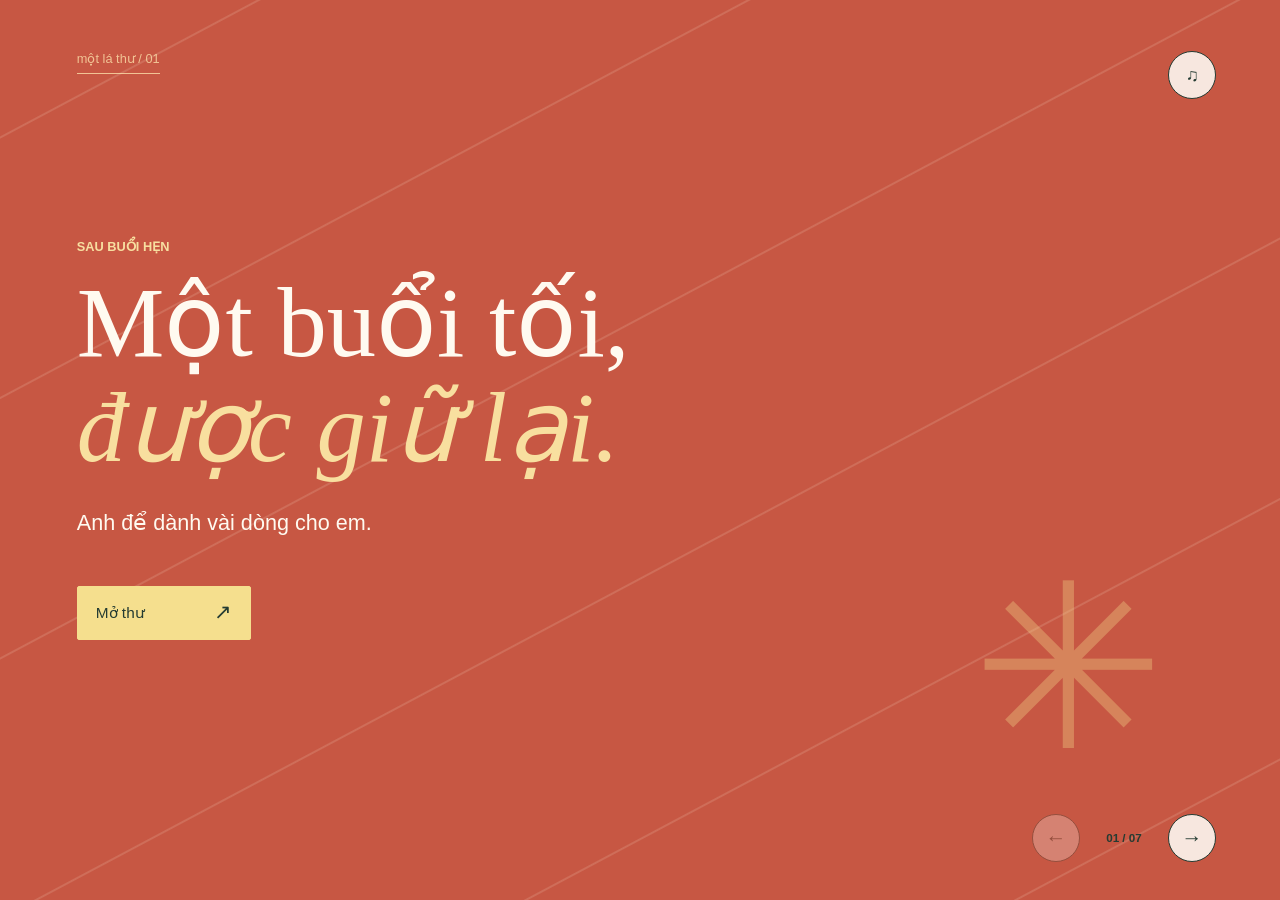
==== commit 3c828f9b: "Make after-date letter full screen with replies" ====
--- a/card1510/index.html
+++ b/card1510/index.html
@@ -3,143 +3,116 @@
 <head>
   <meta charset="utf-8">
   <meta name="viewport" content="width=device-width, initial-scale=1">
-  <meta name="theme-color" content="#efece1">
-  <meta name="description" content="Một lá thư nhỏ sau buổi hẹn.">
+  <meta name="theme-color" content="#e9eadc">
+  <meta name="description" content="Một lá thư sau buổi hẹn.">
   <title>Một buổi tối, được giữ lại</title>
   <link rel="stylesheet" href="./styles.css">
 </head>
 <body>
-  <div class="paper-grain" aria-hidden="true"></div>
-  <div class="reading-progress" id="reading-progress" aria-hidden="true"></div>
-
-  <main class="experience" id="experience" data-index="0">
-    <header class="masthead">
-      <a class="wordmark" href="./" aria-label="Afterglow">afterglow<span>®</span></a>
-      <p class="masthead-note">a letter after the date</p>
-      <div class="masthead-tools">
-        <span class="masthead-number">FIELD NOTE <b>01</b></span>
-        <button id="music-toggle" class="music-toggle" type="button" aria-label="Bật nhạc nền" title="Bật nhạc nền" aria-pressed="false" hidden>
-          <span class="music-disc" aria-hidden="true">♫</span>
-        </button>
-      </div>
-    </header>
-
-    <section class="book-area" aria-label="Lá thư Afterglow">
-      <div class="book-wrap">
-        <div class="book-shell" id="book" data-direction="forward">
-          <div class="book-pages" aria-live="polite" aria-atomic="true">
-            <article class="page-current" id="page-current"></article>
-            <div class="page-turn" id="page-turn" aria-hidden="true" hidden>
-              <div class="page-face page-face--front" id="page-turn-front"></div>
-              <div class="page-face page-face--back" id="page-turn-back"></div>
-            </div>
-          </div>
-          <span class="book-spine" aria-hidden="true"></span>
-          <span class="book-edge" aria-hidden="true"></span>
-        </div>
-
-        <nav class="page-nav" id="page-nav" aria-label="Điều hướng trang" hidden>
-          <button class="page-nav-button" id="previous-page" type="button" aria-label="Trang trước" title="Trang trước" disabled>
-            <span aria-hidden="true">←</span>
-          </button>
-          <span class="page-counter" id="page-counter" aria-live="polite">BÌA</span>
-          <button class="page-nav-button" id="next-page" type="button" aria-label="Trang tiếp theo" title="Trang tiếp theo">
-            <span aria-hidden="true">→</span>
-          </button>
-        </nav>
-      </div>
-    </section>
-
-    <footer class="colophon">
-      <span>kept with care</span>
-      <span class="colophon-mark" aria-hidden="true">✳</span>
-      <span>no rush, just a note</span>
-    </footer>
+  <main class="experience" id="experience" aria-label="Lá thư gửi em">
+    <div class="scene-current" id="scene-current" aria-live="polite"></div>
+    <div class="scene-turn" id="scene-turn" aria-hidden="true" hidden></div>
+    <div class="progress" id="progress" aria-hidden="true"></div>
+    <button class="music-toggle" id="music-toggle" type="button" aria-label="Bật nhạc" title="Bật nhạc" aria-pressed="false" hidden>♫</button>
+    <nav class="page-nav" aria-label="Điều hướng lá thư">
+      <button class="nav-arrow" id="previous-page" type="button" aria-label="Trang trước" title="Trang trước" disabled>←</button>
+      <span class="page-counter" id="page-counter">01 / 07</span>
+      <button class="nav-arrow" id="next-page" type="button" aria-label="Trang tiếp" title="Trang tiếp">→</button>
+    </nav>
+    <div id="toast" class="toast" role="status" aria-live="polite"></div>
   </main>
-
   <audio id="background-music" preload="none" loop></audio>
-  <div id="toast" class="toast" role="status" aria-live="polite"></div>
 
   <template id="cover-template">
-    <div class="page page-cover">
-      <div class="cover-ink" aria-hidden="true">
-        <span class="cover-rule cover-rule--one"></span>
-        <span class="cover-rule cover-rule--two"></span>
-        <span class="cover-mark">01</span>
+    <section class="scene scene-cover" aria-label="Bìa thư">
+      <div class="cover-lines" aria-hidden="true"></div>
+      <span class="cover-index">một lá thư / 01</span>
+      <div class="cover-copy">
+        <p class="eyebrow">SAU BUỔI HẸN</p>
+        <h1>Một buổi tối,<br><em>được giữ lại.</em></h1>
+        <p>Anh để dành vài dòng cho em.</p>
+        <button class="primary-button" type="button" data-next>Mở thư <span aria-hidden="true">↗</span></button>
       </div>
-      <p class="cover-kicker">AFTERGLOW <span>/</span> FIELD NOTE</p>
-      <div class="cover-title-group">
-        <p class="cover-overline">SAU BUỔI HẸN</p>
-        <h1>Một buổi tối,<br><em>được giữ lại.</em></h1>
-        <p class="cover-subtitle">Anh để dành vài dòng cho em.</p>
-      </div>
-      <button class="open-book-button" type="button" data-turn-next>
-        <span>Mở thư</span><span class="open-arrow" aria-hidden="true">↗</span>
-      </button>
-      <span class="cover-imprint">A SMALL NOTE<br>MADE AFTER A GOOD EVENING</span>
-    </div>
+      <div class="cover-seal" aria-hidden="true">✳</div>
+    </section>
   </template>
 
   <template id="letter-template">
-    <div class="page page-letter">
-      <header class="page-header">
-        <span>01 <i>/</i> LỜI NHẮN</span>
-        <span class="page-header-mark" aria-hidden="true">✳</span>
-      </header>
-      <div class="letter-copy">
+    <section class="scene scene-letter" aria-label="Lời nhắn">
+      <span class="scene-number">01 / lời nhắn</span>
+      <div class="letter-body">
         <h2>Gửi em,</h2>
         <p class="letter-note"></p>
-        <div class="memory-note" hidden>
-          <span class="memory-rule" aria-hidden="true"></span>
-          <h3>Điều anh muốn nhớ</h3>
-          <p class="memory-copy"></p>
-        </div>
+        <div class="memory-note" hidden><p class="memory-copy"></p></div>
+        <p class="signature">Anh.</p>
       </div>
-      <div class="signature"><span>—</span> Anh</div>
-      <footer class="page-footer"><span>AFTERGLOW</span><span>01</span></footer>
-    </div>
+      <span class="letter-doodle" aria-hidden="true">✳</span>
+    </section>
   </template>
 
   <template id="photo-template">
-    <div class="page page-photo">
-      <header class="page-header">
-        <span>02 <i>/</i> ẢNH KỶ NIỆM</span>
-        <span class="photo-stamp">KEPT<br>WITH CARE</span>
-      </header>
-      <figure class="photo-mat">
-        <div class="photo-art" aria-hidden="true">
-          <span class="photo-art-index">EVENING EDITION</span>
-          <span class="photo-art-line photo-art-line--one"></span>
-          <span class="photo-art-line photo-art-line--two"></span>
-          <span class="photo-art-copy">somewhere<br>between hello<br>and goodnight</span>
-          <span class="photo-art-stamp">A GOOD<br>EVENING</span>
+    <section class="scene scene-photo" aria-label="Ảnh kỷ niệm">
+      <span class="scene-number">02 / khoảnh khắc</span>
+      <div class="photo-layout">
+        <div class="photo-frame">
+          <div class="photo-art" aria-hidden="true"><span>somewhere between<br>hello and goodnight</span></div>
+          <img class="memory-photo" alt="Ảnh kỷ niệm buổi hẹn" hidden>
         </div>
-        <img class="memory-photo" alt="Ảnh kỷ niệm buổi hẹn" hidden>
-        <figcaption><span class="photo-caption">ảnh / 01</span><span>kept with care</span></figcaption>
-      </figure>
-      <p class="photo-note">Một khoảnh khắc nhỏ, để dành ở đây.</p>
-      <footer class="page-footer"><span>AFTERGLOW</span><span>02</span></footer>
-    </div>
+        <div class="photo-words"><span class="photo-asterisk" aria-hidden="true">✳</span><h2>Một khoảnh khắc nhỏ,<br>để dành ở đây.</h2><p class="photo-caption"></p></div>
+      </div>
+    </section>
   </template>
 
   <template id="invitation-template">
-    <div class="page page-invitation">
-      <header class="page-header">
-        <span>03 <i>/</i> LỜI MỜI</span>
-        <span class="invitation-spark" aria-hidden="true">✳</span>
-      </header>
-      <div class="invitation-copy">
-        <p class="invitation-overline">NEXT PAGE?</p>
+    <section class="scene scene-invitation" aria-label="Lời mời">
+      <span class="scene-number">03 / một lời mời</span>
+      <div class="invitation-body">
+        <p class="eyebrow">NẾU CÒN MỘT TRANG NỮA...</p>
         <h2>Nếu em cũng thấy vui,<br><em>mình hẹn thêm một buổi nhé?</em></h2>
-        <p class="invitation-text">Không cần quyết định ngay. Anh chỉ muốn em biết là anh sẵn lòng.</p>
-        <a class="reply-button" href="#reply">
-          <span>Nhắn anh một câu</span><span aria-hidden="true">↗</span>
-        </a>
-        <p class="reply-hint">Cứ thong thả nhé.</p>
+        <p>Không cần quyết định ngay. Anh chỉ muốn em biết là anh sẵn lòng.</p>
+        <button class="primary-button" type="button" data-next>Em xem tiếp nhé <span aria-hidden="true">↗</span></button>
       </div>
-      <div class="invitation-imprint" aria-hidden="true">✳</div>
-      <footer class="page-footer"><span>AFTERGLOW</span><span>03</span></footer>
-    </div>
+      <span class="invitation-flower" aria-hidden="true">✳</span>
+    </section>
+  </template>
+
+  <template id="choices-template">
+    <section class="scene scene-choices" aria-label="Hai câu hỏi nhỏ">
+      <span class="scene-number">04 / vài điều nhỏ</span>
+      <div class="choices-body">
+        <p class="eyebrow">KHÔNG CẦN NGHĨ LÂU ĐÂU</p>
+        <h2>Cho anh hỏi hai câu nhé?</h2>
+        <fieldset class="question" data-question="feeling"><legend>Nếu chọn một từ cho buổi hôm ấy, em chọn gì?</legend>
+          <div class="option-list"><label><input type="radio" name="feeling" value="Ấm áp"><span>Ấm áp</span></label><label><input type="radio" name="feeling" value="Vui"><span>Vui</span></label><label><input type="radio" name="feeling" value="Bất ngờ"><span>Bất ngờ</span></label><label><input type="radio" name="feeling" value="Khó tả"><span>Khó tả</span></label></div>
+        </fieldset>
+        <fieldset class="question" data-question="nextDate"><legend>Nếu có buổi tiếp theo, em thích mình làm gì?</legend>
+          <div class="option-list"><label><input type="radio" name="nextDate" value="Cà phê"><span>Cà phê</span></label><label><input type="radio" name="nextDate" value="Đi dạo"><span>Đi dạo</span></label><label><input type="radio" name="nextDate" value="Xem phim"><span>Xem phim</span></label><label><input type="radio" name="nextDate" value="Để hôm đó chọn"><span>Để hôm đó chọn</span></label></div>
+        </fieldset>
+        <p class="optional-hint">Thích thì chọn, không thì cứ lật tiếp nhé.</p>
+      </div>
+    </section>
+  </template>
+
+  <template id="reply-template">
+    <section class="scene scene-reply" aria-label="Lời nhắn của em">
+      <span class="scene-number">05 / đến lượt em</span>
+      <div class="reply-body">
+        <p class="eyebrow">MỘT CHÚT TỪ EM</p>
+        <h2>Có điều gì em muốn kể thêm với anh không?</h2>
+        <label class="reply-label" for="reply-text">Lời nhắn của em <span>(không bắt buộc)</span></label>
+        <textarea id="reply-text" maxlength="800" rows="4" placeholder="Viết gì cũng được, hoặc để trống nhé."></textarea>
+        <p class="privacy-note">Chỉ anh xem được câu trả lời em gửi. Em có thể để trống tất cả.</p>
+        <button id="send-reply" class="primary-button send-button" type="button">Gửi anh nhé <span aria-hidden="true">↗</span></button>
+        <p id="send-status" class="send-status" role="status" aria-live="polite"></p>
+      </div>
+    </section>
+  </template>
+
+  <template id="thanks-template">
+    <section class="scene scene-thanks" aria-label="Lời kết">
+      <span class="scene-number">06 / để dành</span>
+      <div class="thanks-body"><span class="thanks-mark" aria-hidden="true">✳</span><h2>Anh nhận được rồi.</h2><p>Cảm ơn em đã để lại vài dòng. Phần còn lại, mình cứ từ từ nhé.</p></div>
+    </section>
   </template>
 
   <script src="./config.js"></script>
--- a/card1510/styles.css
+++ b/card1510/styles.css
@@ -1,167 +1,15 @@
-:root {
-  --paper: #efece1;
-  --page: #fffdf5;
-  --ink: #20372e;
-  --muted: #69756b;
-  --line: #cbd0c1;
-  --tomato: #d94d37;
-  --lime: #d7e66a;
-  --blue: #5472bb;
-  --serif: Georgia, "Times New Roman", serif;
-  --sans: "Trebuchet MS", Inter, ui-sans-serif, system-ui, sans-serif;
-  --mono: "Courier New", monospace;
-}
-
-* { box-sizing: border-box; }
-[hidden] { display: none !important; }
-html { min-width: 320px; min-height: 100%; background: var(--paper); }
-body { min-width: 320px; min-height: 100svh; margin: 0; color: var(--ink); background: var(--paper); font-family: var(--sans); line-height: 1.5; }
-body::before { position: fixed; inset: 0; z-index: -1; background-image: radial-gradient(#526050 0.45px, transparent 0.45px); background-size: 7px 7px; content: ""; opacity: 0.08; pointer-events: none; }
-button, a { color: inherit; font: inherit; }
-button { -webkit-tap-highlight-color: transparent; }
-button:focus-visible, a:focus-visible { outline: 3px solid var(--blue); outline-offset: 4px; }
-.paper-grain { position: fixed; inset: 0; z-index: 8; overflow: hidden; opacity: 0.1; pointer-events: none; }
-.paper-grain::before { position: absolute; inset: -40%; background: repeating-radial-gradient(circle at 50% 50%, rgba(32, 55, 46, 0.14) 0 0.5px, transparent 0.5px 3px); content: ""; animation: grain-shift 0.32s steps(2) infinite; }
-.reading-progress { position: fixed; inset: 0 auto auto 0; z-index: 30; width: 100%; height: 3px; background: var(--tomato); transform: scaleX(0); transform-origin: left; transition: transform 450ms ease; }
-.experience { min-height: 100svh; display: flex; flex-direction: column; }
-.masthead { width: min(1180px, calc(100% - 64px)); min-height: 70px; display: grid; grid-template-columns: 1fr 1fr auto; align-items: center; margin: 0 auto; border-bottom: 1px solid var(--line); }
-.wordmark { width: fit-content; font-size: 1.05rem; font-weight: 900; text-decoration: none; }
-.wordmark span { margin-left: 2px; color: var(--tomato); font-family: var(--mono); font-size: 0.65rem; vertical-align: top; }
-.masthead-note, .masthead-number, .cover-kicker, .cover-overline, .cover-imprint, .page-header, .page-footer, .photo-note, .invitation-overline, .reply-hint, .colophon, .page-counter { font-family: var(--mono); font-size: 0.67rem; letter-spacing: 0.04em; }
-.masthead-note { margin: 0; color: var(--muted); text-align: center; text-transform: uppercase; }
-.masthead-tools { justify-self: end; display: flex; align-items: center; gap: 16px; }
-.masthead-number { margin: 0; }
-.masthead-number b { margin-left: 7px; color: var(--tomato); font-weight: 400; }
-.book-area { flex: 1; display: grid; place-items: center; padding: 18px 18px 16px; }
-.book-wrap { display: grid; justify-items: center; gap: 17px; animation: book-arrive 850ms cubic-bezier(.2, .8, .2, 1) both; }
-.book-shell { position: relative; width: min(480px, calc((100svh - 195px) * 0.72), calc(100vw - 36px)); aspect-ratio: 0.72; perspective: 1800px; transform-style: preserve-3d; }
-.book-shell::before { position: absolute; inset: 7px -9px -7px 5px; z-index: -2; border: 1px solid #d6d2c4; background: #e5e1d5; box-shadow: 0 26px 48px rgba(32, 55, 46, 0.14); content: ""; }
-.book-shell::after { position: absolute; top: 8px; right: -5px; bottom: 8px; z-index: -1; width: 8px; background: repeating-linear-gradient(to bottom, #d9d5c8 0 1px, #f9f7ed 1px 3px); content: ""; }
-.book-pages { position: absolute; inset: 0; transform-style: preserve-3d; }
-.page-current, .page-turn, .page-face { position: absolute; inset: 0; }
-.page-current { z-index: 1; overflow: hidden; border: 1px solid rgba(32, 55, 46, 0.12); background: var(--page); box-shadow: inset 13px 0 20px -20px rgba(32, 55, 46, 0.55); }
-.page-turn { z-index: 4; transform-style: preserve-3d; transition: transform 900ms cubic-bezier(.22, .68, .1, 1); pointer-events: none; }
-.page-face { overflow: hidden; border: 1px solid rgba(32, 55, 46, 0.12); background: var(--page); backface-visibility: hidden; }
-.page-face--front { box-shadow: inset 12px 0 20px -20px rgba(32, 55, 46, 0.55); }
-.page-face--back { transform: rotateY(180deg); box-shadow: inset -12px 0 20px -20px rgba(32, 55, 46, 0.55); }
-.book-shell.is-turning-forward .page-turn { transform-origin: left center; transform: rotateY(-180deg); }
-.book-shell.is-turning-backward .page-turn { transform-origin: right center; transform: rotateY(180deg); }
-.book-spine { position: absolute; top: 0; bottom: 0; left: 0; z-index: 5; width: 12px; border-right: 1px solid rgba(255, 253, 245, 0.3); background: linear-gradient(90deg, rgba(32, 55, 46, 0.24), rgba(32, 55, 46, 0.08), transparent); pointer-events: none; }
-.book-edge { position: absolute; top: 0; right: 0; bottom: 0; z-index: 5; width: 4px; background: linear-gradient(90deg, rgba(32, 55, 46, 0.08), transparent); pointer-events: none; }
-.page { position: relative; width: 100%; height: 100%; overflow: hidden; }
-.page-cover { display: flex; flex-direction: column; padding: 42px 42px 32px 48px; color: var(--page); background: var(--tomato); }
-.page-cover::before { position: absolute; inset: 16px; border: 1px solid rgba(255, 253, 245, 0.55); content: ""; pointer-events: none; }
-.cover-ink { position: absolute; inset: 0; overflow: hidden; }
-.cover-rule { position: absolute; right: -17%; width: 138%; height: 1px; background: rgba(255, 253, 245, 0.3); transform-origin: left center; }
-.cover-rule--one { top: 53%; transform: rotate(-31deg); }
-.cover-rule--two { top: 60%; transform: rotate(22deg); }
-.cover-mark { position: absolute; top: 47%; right: 14%; display: grid; place-items: center; width: 78px; height: 78px; border: 1px dashed var(--page); color: var(--page); font-family: var(--mono); font-size: 0.8rem; transform: rotate(9deg); }
-.cover-kicker { position: relative; z-index: 1; margin: 0; color: var(--lime); }
-.cover-kicker span { margin: 0 5px; color: rgba(255, 253, 245, 0.65); }
-.cover-title-group { position: relative; z-index: 1; margin: auto 0; }
-.cover-overline { margin-bottom: 20px; color: var(--lime); }
-.page-cover h1 { max-width: 360px; margin: 0 0 24px; font-family: var(--serif); font-size: 3.5rem; font-weight: 400; line-height: 1.01; }
-.page-cover h1 em { color: var(--lime); font-weight: 400; }
-.cover-subtitle { max-width: 250px; margin: 0; color: rgba(255, 253, 245, 0.86); font-size: 0.98rem; }
-.open-book-button { position: relative; z-index: 1; display: inline-flex; align-items: center; justify-content: space-between; gap: 36px; width: 100%; min-height: 50px; padding: 0 14px; border: 1px solid rgba(255, 253, 245, 0.6); color: var(--ink); background: var(--lime); cursor: pointer; transition: color 180ms ease, background 180ms ease, transform 180ms ease; }
-.open-book-button:hover { color: var(--page); background: var(--ink); transform: translateY(-2px); }
-.open-arrow { font-size: 1.2rem; }
-.cover-imprint { position: relative; z-index: 1; margin: 22px 0 0; color: rgba(255, 253, 245, 0.72); font-size: 0.54rem; line-height: 1.5; }
-.page-letter, .page-photo, .page-invitation { display: flex; flex-direction: column; padding: 38px 42px 24px; background: var(--page); }
-.page-header { display: flex; align-items: start; justify-content: space-between; min-height: 32px; color: var(--muted); }
-.page-header i { color: var(--tomato); font-style: normal; }
-.page-header-mark { color: var(--tomato); font-size: 1rem; }
-.letter-copy { margin: auto 0; padding: 20px 0; }
-.letter-copy h2 { margin: 0 0 20px; font-family: var(--serif); font-size: 2.65rem; font-weight: 400; line-height: 1.05; }
-.letter-note { max-width: 345px; margin: 0; color: #43554a; font-size: 1.12rem; line-height: 1.85; }
-.memory-note { margin-top: 26px; padding-top: 18px; border-top: 1px solid var(--line); }
-.memory-rule { display: block; width: 28px; height: 2px; margin-bottom: 15px; background: var(--tomato); }
-.memory-note h3 { margin: 0 0 7px; font-family: var(--serif); font-size: 1.18rem; font-weight: 400; }
-.memory-copy { margin: 0; color: #43554a; font-size: 0.95rem; line-height: 1.7; }
-.signature { align-self: flex-end; margin: 0 12px 33px 0; color: var(--tomato); font-family: var(--serif); font-size: 1.55rem; font-style: italic; transform: rotate(-5deg); }
-.signature span { color: var(--muted); font-size: 1rem; }
-.page-footer { display: flex; justify-content: space-between; margin-top: auto; padding-top: 12px; border-top: 1px solid var(--line); color: var(--muted); font-size: 0.55rem; }
-.page-photo { padding-right: 32px; padding-left: 32px; }
-.photo-stamp { display: grid; place-items: center; width: 48px; height: 38px; border: 1px dashed var(--tomato); color: var(--tomato); font-size: 0.47rem; line-height: 1.1; text-align: center; transform: rotate(5deg); }
-.photo-mat { position: relative; display: flex; flex: 1; min-height: 0; flex-direction: column; margin: 24px 0 12px; padding: 10px 10px 39px; background: white; box-shadow: 0 8px 20px rgba(32, 55, 46, 0.12); transform: rotate(-1.2deg); }
-.photo-art, .memory-photo { display: block; width: 100%; min-height: 0; flex: 1; object-fit: cover; }
-.photo-art { position: relative; overflow: hidden; color: var(--page); background: var(--tomato); }
-.photo-art::before { position: absolute; inset: 13px; border: 1px solid rgba(255, 253, 245, 0.48); content: ""; }
-.photo-art-line { position: absolute; left: -12%; z-index: 1; width: 125%; height: 1px; background: rgba(255, 253, 245, 0.65); }
-.photo-art-line--one { top: 42%; transform: rotate(-21deg); }
-.photo-art-line--two { top: 54%; transform: rotate(17deg); }
-.photo-art-index { position: absolute; top: 24px; left: 23px; z-index: 2; font-family: var(--mono); font-size: 0.55rem; letter-spacing: 0.06em; }
-.photo-art-copy { position: absolute; bottom: 27px; left: 23px; z-index: 2; font-family: var(--serif); font-size: 1.85rem; line-height: 1.02; }
-.photo-art-stamp { position: absolute; top: 20px; right: 20px; z-index: 2; padding: 8px 7px; border: 1px dashed var(--lime); color: var(--lime); font-family: var(--mono); font-size: 0.48rem; line-height: 1.15; text-align: center; transform: rotate(7deg); }
-.photo-mat figcaption { position: absolute; right: 10px; bottom: 11px; left: 10px; display: flex; justify-content: space-between; color: var(--muted); font-family: var(--mono); font-size: 0.52rem; text-transform: uppercase; }
-.photo-note { margin: 0 0 10px; color: var(--muted); font-size: 0.6rem; text-align: center; text-transform: none; }
-.page-invitation { background: var(--lime); }
-.page-invitation .page-header { color: #4e5a2a; }
-.page-invitation .page-header i { color: var(--tomato); }
-.invitation-copy { position: relative; z-index: 1; display: flex; flex: 1; flex-direction: column; justify-content: center; padding: 20px 0; }
-.invitation-overline { margin: 0 0 22px; color: #58652e; }
-.page-invitation h2 { max-width: 365px; margin: 0 0 18px; font-family: var(--serif); font-size: 2.55rem; font-weight: 400; line-height: 1.12; }
-.page-invitation h2 em { color: #b83b2a; font-weight: 400; }
-.invitation-text { max-width: 340px; margin: 0 0 27px; color: #455126; line-height: 1.7; }
-.reply-button { display: inline-flex; align-items: center; justify-content: space-between; gap: 28px; width: fit-content; min-width: 202px; min-height: 48px; padding: 0 14px; color: var(--page); background: var(--ink); text-decoration: none; transition: background 180ms ease, transform 180ms ease; }
-.reply-button:hover { background: var(--tomato); transform: translateY(-2px); }
-.reply-hint { margin: 13px 0 0; color: #58652e; font-size: 0.6rem; text-transform: none; }
-.invitation-imprint { position: absolute; right: 37px; bottom: 67px; color: rgba(32, 55, 46, 0.11); font-size: 6.8rem; transform: rotate(-12deg); }
-.page-invitation .page-footer { border-color: rgba(32, 55, 46, 0.24); color: #58652e; }
-.page-nav { display: grid; grid-template-columns: 44px auto 44px; align-items: center; gap: 22px; min-height: 44px; }
-.page-nav-button { display: grid; place-items: center; width: 44px; height: 44px; border: 1px solid var(--line); color: var(--ink); background: transparent; cursor: pointer; transition: color 160ms ease, border-color 160ms ease, background 160ms ease; }
-.page-nav-button:hover:not(:disabled) { border-color: var(--ink); color: var(--page); background: var(--ink); }
-.page-nav-button span { font-size: 1.25rem; line-height: 1; }
-.page-nav-button:disabled { opacity: 0.35; cursor: default; }
-.page-counter { min-width: 122px; color: var(--muted); font-size: 0.59rem; text-align: center; }
-.colophon { width: min(1180px, calc(100% - 64px)); min-height: 45px; display: flex; justify-content: space-between; align-items: center; gap: 12px; margin: 0 auto; border-top: 1px solid var(--line); color: var(--muted); font-size: 0.55rem; }
-.colophon-mark { color: var(--tomato); font-size: 0.9rem; }
-.music-toggle { display: grid; place-items: center; width: 40px; height: 40px; border: 1px solid var(--line); border-radius: 50%; color: var(--ink); background: transparent; cursor: pointer; transition: transform 180ms ease, color 180ms ease, background 180ms ease; }
-.music-toggle:hover { transform: translateY(-2px); color: var(--page); background: var(--tomato); }
-.music-toggle[hidden] { display: none; }
-.music-disc { display: grid; place-items: center; width: 27px; height: 27px; border: 1px solid rgba(255, 253, 245, 0.7); border-radius: 50%; font-size: 1.1rem; }
-.music-toggle.is-playing .music-disc { animation: record-spin 3s linear infinite; }
-.toast { position: fixed; right: 20px; bottom: 20px; z-index: 22; max-width: min(360px, calc(100vw - 40px)); padding: 12px 16px; color: var(--page); background: var(--ink); opacity: 0; transform: translateY(8px); transition: 180ms ease; pointer-events: none; }
-.toast.is-visible { opacity: 1; transform: translateY(0); }
-
-@keyframes book-arrive { from { opacity: 0; transform: translateY(18px) rotateX(2deg); } to { opacity: 1; transform: translateY(0) rotateX(0); } }
-@keyframes grain-shift { 0% { transform: translate(0, 0); } 25% { transform: translate(1%, -1%); } 50% { transform: translate(-1%, 1%); } 75% { transform: translate(1%, 1%); } }
-@keyframes record-spin { to { transform: rotate(360deg); } }
-@media (prefers-reduced-motion: reduce) {
-  *, *::before, *::after { scroll-behavior: auto !important; animation-duration: 0.01ms !important; animation-iteration-count: 1 !important; transition-duration: 0.01ms !important; }
-}
-@media (max-width: 760px) {
-  .masthead, .colophon { width: calc(100% - 36px); }
-  .masthead { min-height: 60px; grid-template-columns: 1fr auto; }
-  .masthead-note { display: none; }
-  .masthead-number { font-size: 0.59rem; }
-  .book-area { padding: 12px 12px 10px; }
-  .book-shell { width: min(480px, calc((100svh - 175px) * 0.72), calc(100vw - 28px)); }
-  .page-cover { padding: 34px 30px 27px 36px; }
-  .page-cover h1 { font-size: 2.9rem; }
-  .cover-mark { width: 62px; height: 62px; font-size: 0.7rem; }
-  .page-letter, .page-photo, .page-invitation { padding: 30px 29px 20px; }
-  .letter-copy h2 { font-size: 2.25rem; }
-  .letter-note { font-size: 1rem; }
-  .memory-note { margin-top: 19px; padding-top: 14px; }
-  .signature { margin-bottom: 24px; }
-  .photo-mat { margin-top: 17px; }
-  .photo-art-copy { font-size: 1.55rem; }
-  .page-invitation h2 { font-size: 2.12rem; }
-  .invitation-imprint { right: 27px; bottom: 58px; font-size: 5rem; }
-  .page-nav { gap: 17px; }
-  .colophon { min-height: 38px; }
-}
-@media (max-width: 380px) {
-  .masthead, .colophon { width: calc(100% - 28px); }
-  .book-shell { width: min(480px, calc((100svh - 165px) * 0.72), calc(100vw - 22px)); }
-  .page-cover { padding: 29px 25px 22px 31px; }
-  .page-cover h1 { font-size: 2.55rem; }
-  .cover-overline { margin-bottom: 15px; }
-  .page-letter, .page-photo, .page-invitation { padding: 25px 23px 17px; }
-  .letter-copy h2 { font-size: 2rem; }
-  .letter-note { font-size: 0.94rem; }
-  .page-invitation h2 { font-size: 1.88rem; }
-  .photo-art-copy { font-size: 1.38rem; }
-  .page-nav { gap: 12px; }
-}
+:root{--ink:#243b32;--muted:#65736a;--paper:#f5f3e9;--green:#dce8d8;--red:#cc563e;--yellow:#f0d66d;--blue:#597aa8;--serif:Georgia,"Times New Roman",serif;--sans:"Trebuchet MS",Arial,sans-serif}
+*{box-sizing:border-box}html,body{width:100%;min-width:320px;min-height:100%;margin:0}body{font-family:var(--sans);color:var(--ink);background:var(--paper)}button,textarea{font:inherit}button{cursor:pointer}button:focus-visible,textarea:focus-visible,input:focus-visible+span{outline:3px solid var(--blue);outline-offset:4px}[hidden]{display:none!important}
+.experience{position:relative;min-height:100svh;overflow:hidden;isolation:isolate}.scene-current,.scene-turn{position:absolute;inset:0;overflow:hidden}.scene-current{z-index:1}.scene-turn{z-index:2;transform-origin:left center;backface-visibility:hidden;box-shadow:15px 0 40px #243b3225}.scene-turn.is-forward{animation:turn-forward .82s cubic-bezier(.6,.05,.2,.98) forwards}.scene-turn.is-backward{transform-origin:right center;animation:turn-backward .82s cubic-bezier(.6,.05,.2,.98) forwards}.scene{position:relative;min-height:100svh;height:100svh;overflow:auto;display:flex;flex-direction:column;padding:clamp(24px,4vw,62px) clamp(24px,6vw,110px) 110px}.scene::after{position:absolute;inset:0;z-index:-1;content:"";pointer-events:none;opacity:.14;background-image:radial-gradient(currentColor .5px,transparent .6px);background-size:8px 8px}.scene-number,.cover-index,.eyebrow,.page-counter,.optional-hint,.photo-caption,.reply-label,.privacy-note{letter-spacing:0;font-size:.8rem}.scene-number,.cover-index{position:relative;z-index:1;display:block;width:fit-content;text-transform:lowercase;border-bottom:1px solid currentColor;padding-bottom:7px;opacity:.75}.eyebrow{font-weight:700;text-transform:uppercase}.scene h1,.scene h2{font-family:var(--serif);font-weight:400;letter-spacing:0;line-height:1.07}.scene p{line-height:1.55}.primary-button{display:inline-flex;align-items:center;justify-content:space-between;gap:42px;min-height:54px;min-width:174px;padding:12px 18px;border:1px solid var(--ink);border-radius:2px;color:var(--paper);background:var(--ink);font-size:.96rem;text-align:left;transition:background .2s,color .2s,transform .2s}.primary-button:hover{color:var(--ink);background:transparent;transform:translateY(-3px)}.primary-button span{font-size:1.3rem;line-height:1}
+.scene-cover{color:#fffaf0;background:#c75743}.cover-lines{position:absolute;inset:0;pointer-events:none;background:repeating-linear-gradient(152deg,transparent 0 120px,#fff6e033 121px 122px,transparent 123px 230px);opacity:.7}.cover-index{color:#ffe8b0}.cover-copy{position:relative;z-index:1;margin:auto 0;max-width:900px}.cover-copy .eyebrow{color:#f7dfa0}.cover-copy h1{font-size:clamp(3.7rem,7.7vw,8.2rem);margin:12px 0 25px}.cover-copy h1 em{font-weight:400;color:#f8df9f}.cover-copy>p:not(.eyebrow){font-size:clamp(1.02rem,1.7vw,1.35rem)}.cover-copy .primary-button{margin-top:25px;color:var(--ink);border-color:#f5df8e;background:#f5df8e}.cover-copy .primary-button:hover{color:white;background:transparent}.cover-seal{position:absolute;right:9vw;bottom:13vh;font-size:clamp(6rem,18vw,17rem);line-height:1;color:#f5df8e55;animation:slow-spin 26s linear infinite}
+.scene-letter{background:#f8f5e9}.letter-body{width:min(760px,100%);margin:auto;position:relative}.letter-body h2{font-size:clamp(3rem,6vw,6.2rem);margin:0 0 30px}.letter-note{font-family:var(--serif);font-size:clamp(1.5rem,2.5vw,2.6rem);line-height:1.5!important;max-width:800px}.memory-note{margin-top:32px;padding-top:20px;border-top:1px solid #afbbad}.memory-copy{font-size:clamp(1.02rem,1.6vw,1.3rem)}.signature{font-family:var(--serif);font-size:2rem;text-align:right;font-style:italic;color:var(--red)}.letter-doodle{position:absolute;right:8vw;bottom:11vh;font-size:8rem;color:#d4ddc7;transform:rotate(-18deg)}
+.scene-photo{background:#dbe7e0}.photo-layout{display:grid;grid-template-columns:minmax(0,1.3fr) minmax(260px,.7fr);gap:clamp(28px,6vw,100px);align-items:center;flex:1;min-height:0;padding:25px 0 0}.photo-frame{height:min(66vh,680px);min-height:300px;padding:12px 12px 48px;background:#fffdf4;box-shadow:13px 18px 0 #80968b48;transform:rotate(-1.5deg)}.photo-art,.memory-photo{width:100%;height:100%;object-fit:cover}.photo-art{display:flex;align-items:end;padding:30px;background:#b9cfbf;overflow:hidden;position:relative}.photo-art::before,.photo-art::after{position:absolute;content:"";width:150%;height:1px;left:-20%;background:#fff9e9;transform:rotate(-25deg)}.photo-art::before{top:32%}.photo-art::after{top:60%;transform:rotate(18deg)}.photo-art span{z-index:1;color:#31574b;font-family:var(--serif);font-size:clamp(2rem,3.4vw,4.5rem);line-height:1.06}.photo-words h2{font-size:clamp(2.4rem,4vw,5rem);margin:15px 0}.photo-asterisk{font-size:4rem;color:var(--red)}.photo-caption{color:var(--muted);text-transform:lowercase}
+.scene-invitation{background:#e6eaa8}.invitation-body{position:relative;z-index:1;margin:auto 0;max-width:1020px}.invitation-body h2{font-size:clamp(3rem,6vw,7rem);margin:18px 0 30px}.invitation-body h2 em{color:#ba503d;font-weight:400}.invitation-body>p:not(.eyebrow){font-size:clamp(1rem,1.8vw,1.4rem);max-width:540px}.invitation-body .primary-button{margin-top:25px}.invitation-flower{position:absolute;right:4vw;bottom:2vh;color:#b0bf69;font-size:26vw;line-height:1;animation:slow-spin 35s linear infinite}
+.scene-choices{background:#f4f1e5}.choices-body{width:min(950px,100%);margin:auto}.choices-body h2{font-size:clamp(2.8rem,5vw,5rem);margin:10px 0 32px}.question{margin:0 0 25px;padding:0;border:0}.question legend{font-family:var(--serif);font-size:clamp(1.15rem,1.8vw,1.6rem);margin-bottom:12px}.option-list{display:flex;flex-wrap:wrap;gap:10px}.option-list label{position:relative}.option-list input{position:absolute;opacity:0}.option-list span{display:block;padding:10px 16px;min-width:94px;text-align:center;border:1px solid #a2ac9e;border-radius:2px;background:#fffdf8;transition:background .2s,color .2s,transform .2s}.option-list label:hover span{transform:translateY(-3px)}.option-list input:checked+span{color:white;border-color:var(--red);background:var(--red)}.optional-hint{color:var(--muted);margin:0}
+.scene-reply{background:#e1e8ec}.reply-body{width:min(770px,100%);margin:auto}.reply-body h2{font-size:clamp(2.8rem,5.5vw,6rem);margin:13px 0 32px}.reply-label{display:block;font-weight:700;margin-bottom:12px}.reply-label span{font-weight:400;color:var(--muted)}.reply-body textarea{display:block;width:100%;min-height:125px;max-height:25vh;padding:17px;border:1px solid #99aab0;border-radius:2px;resize:vertical;background:#fffdfa;color:var(--ink);line-height:1.5}.reply-body textarea::placeholder{color:#7d8781}.privacy-note{color:#586d73;margin:13px 0 22px}.send-button{background:#c85d46;border-color:#c85d46}.send-button:hover{color:#a84833}.send-button:disabled{opacity:.6;cursor:wait;transform:none}.send-status{min-height:24px;margin:12px 0 0;color:#a13f2d;font-size:.87rem}
+.scene-thanks{background:#c9ded1}.thanks-body{margin:auto;max-width:780px}.thanks-mark{display:block;color:#be5b45;font-size:clamp(6rem,15vw,13rem);line-height:.8;animation:slow-spin 30s linear infinite}.thanks-body h2{font-size:clamp(3.4rem,7vw,7.6rem);margin:20px 0}.thanks-body p{font-size:clamp(1.1rem,2vw,1.5rem);max-width:560px}
+.page-nav{position:absolute;z-index:5;right:clamp(20px,5vw,80px);bottom:clamp(18px,3vw,40px);display:flex;gap:12px;align-items:center;color:var(--ink)}.nav-arrow,.music-toggle{display:grid;place-items:center;width:48px;height:48px;border:1px solid currentColor;border-radius:50%;background:#fffdf7dd;color:var(--ink);font-size:1.3rem;transition:transform .2s,background .2s}.nav-arrow:hover:not(:disabled),.music-toggle:hover{transform:translateY(-3px);background:white}.nav-arrow:disabled{opacity:.3;cursor:default}.page-counter{min-width:64px;text-align:center;font-size:.73rem;font-weight:700}.music-toggle{position:absolute;z-index:5;top:clamp(20px,4vw,60px);right:clamp(20px,5vw,80px);font-size:1.1rem}.music-toggle.is-playing{animation:slow-spin 4s linear infinite}.progress{position:absolute;z-index:6;top:0;left:0;width:100%;height:4px;background:var(--red);transform:scaleX(0);transform-origin:left;transition:transform .6s}.toast{position:absolute;z-index:7;left:50%;bottom:88px;max-width:calc(100vw - 40px);padding:12px 16px;background:var(--ink);color:white;opacity:0;transform:translate(-50%,12px);transition:opacity .2s,transform .2s;pointer-events:none}.toast.is-visible{opacity:1;transform:translate(-50%,0)}
+@keyframes turn-forward{from{transform:perspective(1800px) rotateY(0)}to{transform:perspective(1800px) rotateY(-100deg);opacity:.15}}@keyframes turn-backward{from{transform:perspective(1800px) rotateY(0)}to{transform:perspective(1800px) rotateY(100deg);opacity:.15}}@keyframes slow-spin{to{transform:rotate(360deg)}}
+@media(max-width:700px){.scene{padding:27px 24px 96px}.cover-copy h1{font-size:clamp(3.25rem,13vw,5rem)}.cover-seal{right:3vw;bottom:12vh;font-size:8rem}.letter-body h2{font-size:3.3rem}.letter-note{font-size:1.47rem}.photo-layout{grid-template-columns:1fr;gap:20px;align-content:center;padding:16px 0}.photo-frame{height:44vh;min-height:230px;width:min(100%,430px);margin:0 auto}.photo-words h2{font-size:2.2rem;margin:5px 0}.photo-asterisk{font-size:2rem}.scene-invitation h2{font-size:clamp(3rem,10vw,5rem)}.choices-body h2{font-size:2.8rem;margin-bottom:25px}.question{margin-bottom:22px}.option-list{gap:8px}.option-list span{padding:9px 11px;min-width:0;font-size:.9rem}.reply-body h2{font-size:clamp(2.7rem,9vw,4rem)}.page-nav{right:20px;bottom:19px}.music-toggle{right:20px;top:20px;width:42px;height:42px}}
+@media(max-height:650px){.scene{padding-bottom:80px}.cover-copy h1{font-size:clamp(2.5rem,7vh,5rem)}.photo-frame{height:40vh;min-height:180px}.choices-body h2{font-size:2.3rem;margin-bottom:18px}.question{margin-bottom:15px}.reply-body h2{font-size:2.7rem;margin-bottom:18px}.reply-body textarea{min-height:90px}}
+@media(prefers-reduced-motion:reduce){*,*::before,*::after{animation-duration:.01ms!important;transition-duration:.01ms!important;scroll-behavior:auto!important}}
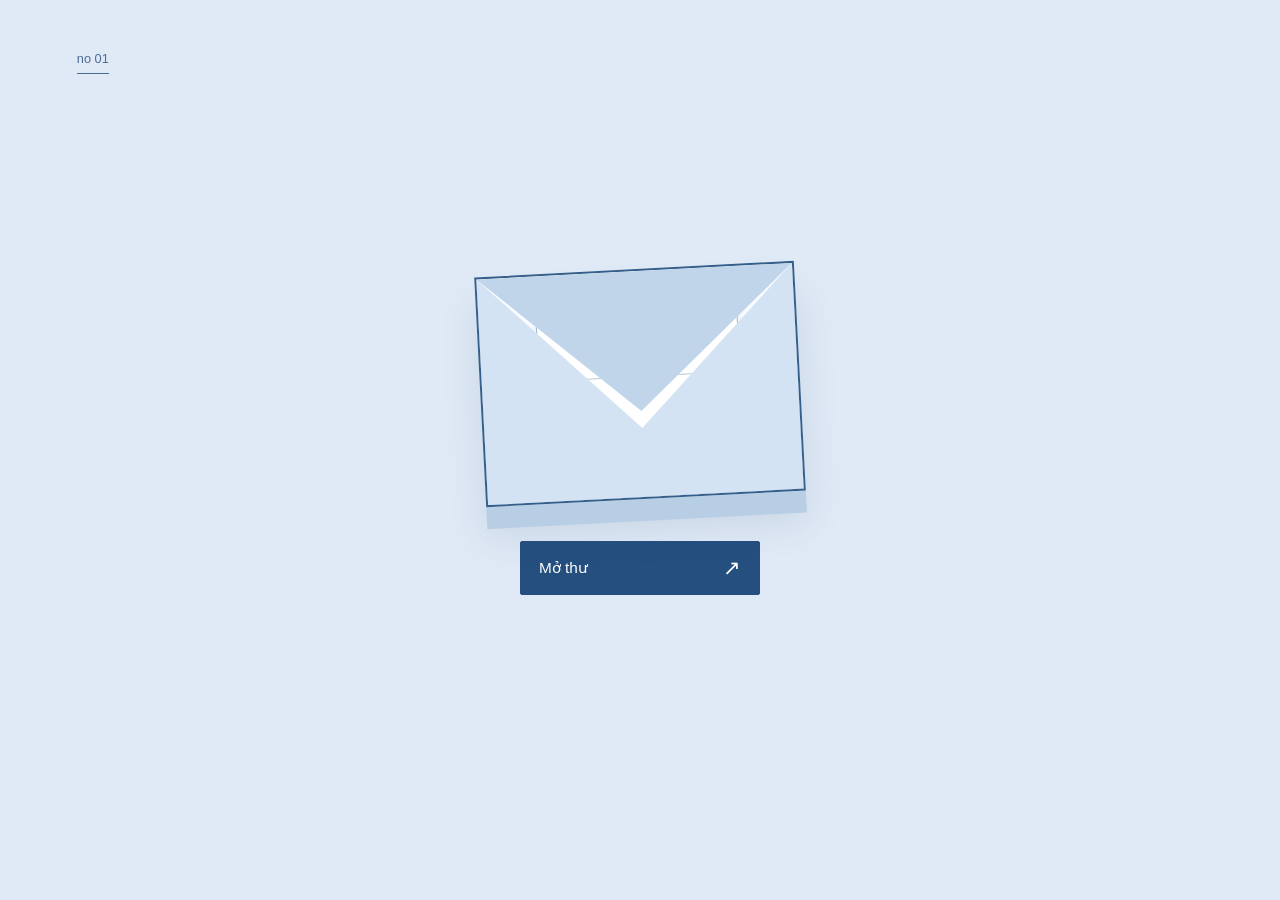
==== commit ef9ff201: "Revise blue letter screens and free-text questions" ====
--- a/card1510/index.html
+++ b/card1510/index.html
@@ -3,7 +3,7 @@
 <head>
   <meta charset="utf-8">
   <meta name="viewport" content="width=device-width, initial-scale=1">
-  <meta name="theme-color" content="#e9eadc">
+  <meta name="theme-color" content="#e7edf6">
   <meta name="description" content="Một lá thư sau buổi hẹn.">
   <title>Một buổi tối, được giữ lại</title>
   <link rel="stylesheet" href="./styles.css">
@@ -16,7 +16,7 @@
     <button class="music-toggle" id="music-toggle" type="button" aria-label="Bật nhạc" title="Bật nhạc" aria-pressed="false" hidden>♫</button>
     <nav class="page-nav" aria-label="Điều hướng lá thư">
       <button class="nav-arrow" id="previous-page" type="button" aria-label="Trang trước" title="Trang trước" disabled>←</button>
-      <span class="page-counter" id="page-counter">01 / 07</span>
+      <span class="page-counter" id="page-counter">01 / 06</span>
       <button class="nav-arrow" id="next-page" type="button" aria-label="Trang tiếp" title="Trang tiếp">→</button>
     </nav>
     <div id="toast" class="toast" role="status" aria-live="polite"></div>
@@ -26,14 +26,11 @@
   <template id="cover-template">
     <section class="scene scene-cover" aria-label="Bìa thư">
       <div class="cover-lines" aria-hidden="true"></div>
-      <span class="cover-index">một lá thư / 01</span>
+      <span class="cover-index">no 01</span>
       <div class="cover-copy">
-        <p class="eyebrow">SAU BUỔI HẸN</p>
-        <h1>Một buổi tối,<br><em>được giữ lại.</em></h1>
-        <p>Anh để dành vài dòng cho em.</p>
+        <div class="envelope-art" aria-hidden="true"><span class="envelope-letter"></span><span class="envelope-flap"></span></div>
         <button class="primary-button" type="button" data-next>Mở thư <span aria-hidden="true">↗</span></button>
       </div>
-      <div class="cover-seal" aria-hidden="true">✳</div>
     </section>
   </template>
 
@@ -44,9 +41,8 @@
         <h2>Gửi em,</h2>
         <p class="letter-note"></p>
         <div class="memory-note" hidden><p class="memory-copy"></p></div>
-        <p class="signature">Anh.</p>
+        <div class="signature"><span>Thân mến,</span><span>Anh.</span></div>
       </div>
-      <span class="letter-doodle" aria-hidden="true">✳</span>
     </section>
   </template>
 
@@ -58,50 +54,34 @@
           <div class="photo-art" aria-hidden="true"><span>somewhere between<br>hello and goodnight</span></div>
           <img class="memory-photo" alt="Ảnh kỷ niệm buổi hẹn" hidden>
         </div>
-        <div class="photo-words"><span class="photo-asterisk" aria-hidden="true">✳</span><h2>Một khoảnh khắc nhỏ,<br>để dành ở đây.</h2><p class="photo-caption"></p></div>
+        <div class="photo-words"><h2>Một khoảnh khắc nhỏ.</h2><p class="photo-caption"></p></div>
       </div>
-    </section>
-  </template>
-
-  <template id="invitation-template">
-    <section class="scene scene-invitation" aria-label="Lời mời">
-      <span class="scene-number">03 / một lời mời</span>
-      <div class="invitation-body">
-        <p class="eyebrow">NẾU CÒN MỘT TRANG NỮA...</p>
-        <h2>Nếu em cũng thấy vui,<br><em>mình hẹn thêm một buổi nhé?</em></h2>
-        <p>Không cần quyết định ngay. Anh chỉ muốn em biết là anh sẵn lòng.</p>
-        <button class="primary-button" type="button" data-next>Em xem tiếp nhé <span aria-hidden="true">↗</span></button>
-      </div>
-      <span class="invitation-flower" aria-hidden="true">✳</span>
     </section>
   </template>
 
   <template id="choices-template">
     <section class="scene scene-choices" aria-label="Hai câu hỏi nhỏ">
-      <span class="scene-number">04 / vài điều nhỏ</span>
+      <span class="scene-number">04 / vài câu hỏi nhỏ</span>
       <div class="choices-body">
-        <p class="eyebrow">KHÔNG CẦN NGHĨ LÂU ĐÂU</p>
-        <h2>Cho anh hỏi hai câu nhé?</h2>
-        <fieldset class="question" data-question="feeling"><legend>Nếu chọn một từ cho buổi hôm ấy, em chọn gì?</legend>
-          <div class="option-list"><label><input type="radio" name="feeling" value="Ấm áp"><span>Ấm áp</span></label><label><input type="radio" name="feeling" value="Vui"><span>Vui</span></label><label><input type="radio" name="feeling" value="Bất ngờ"><span>Bất ngờ</span></label><label><input type="radio" name="feeling" value="Khó tả"><span>Khó tả</span></label></div>
+        <p class="eyebrow">CHỈ LÀ VÀI CÂU HỎI NHỎ</p>
+        <h2>Cho anh hỏi nhanh em hai điều nhé?</h2>
+        <fieldset class="question"><legend>Nếu phải dùng ba từ để tả buổi hôm ấy, em sẽ chọn gì?</legend>
+          <textarea id="answer-three-words" data-answer="threeWords" aria-label="Ba từ tả buổi hôm ấy" rows="2" maxlength="240"></textarea>
         </fieldset>
-        <fieldset class="question" data-question="nextDate"><legend>Nếu có buổi tiếp theo, em thích mình làm gì?</legend>
-          <div class="option-list"><label><input type="radio" name="nextDate" value="Cà phê"><span>Cà phê</span></label><label><input type="radio" name="nextDate" value="Đi dạo"><span>Đi dạo</span></label><label><input type="radio" name="nextDate" value="Xem phim"><span>Xem phim</span></label><label><input type="radio" name="nextDate" value="Để hôm đó chọn"><span>Để hôm đó chọn</span></label></div>
+        <fieldset class="question"><legend>Điểm em thích nhất ở buổi đi chơi hôm nay?</legend>
+          <textarea id="answer-favorite-part" data-answer="favoritePart" aria-label="Điểm em thích nhất ở buổi đi chơi hôm nay" rows="2" maxlength="500"></textarea>
         </fieldset>
-        <p class="optional-hint">Thích thì chọn, không thì cứ lật tiếp nhé.</p>
       </div>
     </section>
   </template>
 
   <template id="reply-template">
     <section class="scene scene-reply" aria-label="Lời nhắn của em">
-      <span class="scene-number">05 / đến lượt em</span>
+      <span class="scene-number">05 / lượt em</span>
       <div class="reply-body">
-        <p class="eyebrow">MỘT CHÚT TỪ EM</p>
-        <h2>Có điều gì em muốn kể thêm với anh không?</h2>
-        <label class="reply-label" for="reply-text">Lời nhắn của em <span>(không bắt buộc)</span></label>
-        <textarea id="reply-text" maxlength="800" rows="4" placeholder="Viết gì cũng được, hoặc để trống nhé."></textarea>
-        <p class="privacy-note">Chỉ anh xem được câu trả lời em gửi. Em có thể để trống tất cả.</p>
+        <h2>Em có muốn nhắn nhủ hay chia sẻ thêm điều gì với anh không?</h2>
+        <label class="reply-label" for="reply-text">Lời nhắn của em</label>
+        <textarea id="reply-text" data-answer="message" maxlength="800" rows="4"></textarea>
         <button id="send-reply" class="primary-button send-button" type="button">Gửi anh nhé <span aria-hidden="true">↗</span></button>
         <p id="send-status" class="send-status" role="status" aria-live="polite"></p>
       </div>
@@ -110,12 +90,12 @@
 
   <template id="thanks-template">
     <section class="scene scene-thanks" aria-label="Lời kết">
-      <span class="scene-number">06 / để dành</span>
-      <div class="thanks-body"><span class="thanks-mark" aria-hidden="true">✳</span><h2>Anh nhận được rồi.</h2><p>Cảm ơn em đã để lại vài dòng. Phần còn lại, mình cứ từ từ nhé.</p></div>
+      <span class="scene-number">06 / the end</span>
+      <div class="thanks-body"><h2>Anh nhận được rồi nhé.</h2><p>Cảm ơn em đã chia sẻ. Anh rất mong lần gặp tới đấy.</p></div>
     </section>
   </template>
 
-  <script src="./config.js"></script>
-  <script src="./app.js"></script>
+  <script src="./config.js?v=2"></script>
+  <script src="./app.js?v=2"></script>
 </body>
 </html>
--- a/card1510/styles.css
+++ b/card1510/styles.css
@@ -1,15 +1,14 @@
-:root{--ink:#243b32;--muted:#65736a;--paper:#f5f3e9;--green:#dce8d8;--red:#cc563e;--yellow:#f0d66d;--blue:#597aa8;--serif:Georgia,"Times New Roman",serif;--sans:"Trebuchet MS",Arial,sans-serif}
-*{box-sizing:border-box}html,body{width:100%;min-width:320px;min-height:100%;margin:0}body{font-family:var(--sans);color:var(--ink);background:var(--paper)}button,textarea{font:inherit}button{cursor:pointer}button:focus-visible,textarea:focus-visible,input:focus-visible+span{outline:3px solid var(--blue);outline-offset:4px}[hidden]{display:none!important}
-.experience{position:relative;min-height:100svh;overflow:hidden;isolation:isolate}.scene-current,.scene-turn{position:absolute;inset:0;overflow:hidden}.scene-current{z-index:1}.scene-turn{z-index:2;transform-origin:left center;backface-visibility:hidden;box-shadow:15px 0 40px #243b3225}.scene-turn.is-forward{animation:turn-forward .82s cubic-bezier(.6,.05,.2,.98) forwards}.scene-turn.is-backward{transform-origin:right center;animation:turn-backward .82s cubic-bezier(.6,.05,.2,.98) forwards}.scene{position:relative;min-height:100svh;height:100svh;overflow:auto;display:flex;flex-direction:column;padding:clamp(24px,4vw,62px) clamp(24px,6vw,110px) 110px}.scene::after{position:absolute;inset:0;z-index:-1;content:"";pointer-events:none;opacity:.14;background-image:radial-gradient(currentColor .5px,transparent .6px);background-size:8px 8px}.scene-number,.cover-index,.eyebrow,.page-counter,.optional-hint,.photo-caption,.reply-label,.privacy-note{letter-spacing:0;font-size:.8rem}.scene-number,.cover-index{position:relative;z-index:1;display:block;width:fit-content;text-transform:lowercase;border-bottom:1px solid currentColor;padding-bottom:7px;opacity:.75}.eyebrow{font-weight:700;text-transform:uppercase}.scene h1,.scene h2{font-family:var(--serif);font-weight:400;letter-spacing:0;line-height:1.07}.scene p{line-height:1.55}.primary-button{display:inline-flex;align-items:center;justify-content:space-between;gap:42px;min-height:54px;min-width:174px;padding:12px 18px;border:1px solid var(--ink);border-radius:2px;color:var(--paper);background:var(--ink);font-size:.96rem;text-align:left;transition:background .2s,color .2s,transform .2s}.primary-button:hover{color:var(--ink);background:transparent;transform:translateY(-3px)}.primary-button span{font-size:1.3rem;line-height:1}
-.scene-cover{color:#fffaf0;background:#c75743}.cover-lines{position:absolute;inset:0;pointer-events:none;background:repeating-linear-gradient(152deg,transparent 0 120px,#fff6e033 121px 122px,transparent 123px 230px);opacity:.7}.cover-index{color:#ffe8b0}.cover-copy{position:relative;z-index:1;margin:auto 0;max-width:900px}.cover-copy .eyebrow{color:#f7dfa0}.cover-copy h1{font-size:clamp(3.7rem,7.7vw,8.2rem);margin:12px 0 25px}.cover-copy h1 em{font-weight:400;color:#f8df9f}.cover-copy>p:not(.eyebrow){font-size:clamp(1.02rem,1.7vw,1.35rem)}.cover-copy .primary-button{margin-top:25px;color:var(--ink);border-color:#f5df8e;background:#f5df8e}.cover-copy .primary-button:hover{color:white;background:transparent}.cover-seal{position:absolute;right:9vw;bottom:13vh;font-size:clamp(6rem,18vw,17rem);line-height:1;color:#f5df8e55;animation:slow-spin 26s linear infinite}
-.scene-letter{background:#f8f5e9}.letter-body{width:min(760px,100%);margin:auto;position:relative}.letter-body h2{font-size:clamp(3rem,6vw,6.2rem);margin:0 0 30px}.letter-note{font-family:var(--serif);font-size:clamp(1.5rem,2.5vw,2.6rem);line-height:1.5!important;max-width:800px}.memory-note{margin-top:32px;padding-top:20px;border-top:1px solid #afbbad}.memory-copy{font-size:clamp(1.02rem,1.6vw,1.3rem)}.signature{font-family:var(--serif);font-size:2rem;text-align:right;font-style:italic;color:var(--red)}.letter-doodle{position:absolute;right:8vw;bottom:11vh;font-size:8rem;color:#d4ddc7;transform:rotate(-18deg)}
-.scene-photo{background:#dbe7e0}.photo-layout{display:grid;grid-template-columns:minmax(0,1.3fr) minmax(260px,.7fr);gap:clamp(28px,6vw,100px);align-items:center;flex:1;min-height:0;padding:25px 0 0}.photo-frame{height:min(66vh,680px);min-height:300px;padding:12px 12px 48px;background:#fffdf4;box-shadow:13px 18px 0 #80968b48;transform:rotate(-1.5deg)}.photo-art,.memory-photo{width:100%;height:100%;object-fit:cover}.photo-art{display:flex;align-items:end;padding:30px;background:#b9cfbf;overflow:hidden;position:relative}.photo-art::before,.photo-art::after{position:absolute;content:"";width:150%;height:1px;left:-20%;background:#fff9e9;transform:rotate(-25deg)}.photo-art::before{top:32%}.photo-art::after{top:60%;transform:rotate(18deg)}.photo-art span{z-index:1;color:#31574b;font-family:var(--serif);font-size:clamp(2rem,3.4vw,4.5rem);line-height:1.06}.photo-words h2{font-size:clamp(2.4rem,4vw,5rem);margin:15px 0}.photo-asterisk{font-size:4rem;color:var(--red)}.photo-caption{color:var(--muted);text-transform:lowercase}
-.scene-invitation{background:#e6eaa8}.invitation-body{position:relative;z-index:1;margin:auto 0;max-width:1020px}.invitation-body h2{font-size:clamp(3rem,6vw,7rem);margin:18px 0 30px}.invitation-body h2 em{color:#ba503d;font-weight:400}.invitation-body>p:not(.eyebrow){font-size:clamp(1rem,1.8vw,1.4rem);max-width:540px}.invitation-body .primary-button{margin-top:25px}.invitation-flower{position:absolute;right:4vw;bottom:2vh;color:#b0bf69;font-size:26vw;line-height:1;animation:slow-spin 35s linear infinite}
-.scene-choices{background:#f4f1e5}.choices-body{width:min(950px,100%);margin:auto}.choices-body h2{font-size:clamp(2.8rem,5vw,5rem);margin:10px 0 32px}.question{margin:0 0 25px;padding:0;border:0}.question legend{font-family:var(--serif);font-size:clamp(1.15rem,1.8vw,1.6rem);margin-bottom:12px}.option-list{display:flex;flex-wrap:wrap;gap:10px}.option-list label{position:relative}.option-list input{position:absolute;opacity:0}.option-list span{display:block;padding:10px 16px;min-width:94px;text-align:center;border:1px solid #a2ac9e;border-radius:2px;background:#fffdf8;transition:background .2s,color .2s,transform .2s}.option-list label:hover span{transform:translateY(-3px)}.option-list input:checked+span{color:white;border-color:var(--red);background:var(--red)}.optional-hint{color:var(--muted);margin:0}
-.scene-reply{background:#e1e8ec}.reply-body{width:min(770px,100%);margin:auto}.reply-body h2{font-size:clamp(2.8rem,5.5vw,6rem);margin:13px 0 32px}.reply-label{display:block;font-weight:700;margin-bottom:12px}.reply-label span{font-weight:400;color:var(--muted)}.reply-body textarea{display:block;width:100%;min-height:125px;max-height:25vh;padding:17px;border:1px solid #99aab0;border-radius:2px;resize:vertical;background:#fffdfa;color:var(--ink);line-height:1.5}.reply-body textarea::placeholder{color:#7d8781}.privacy-note{color:#586d73;margin:13px 0 22px}.send-button{background:#c85d46;border-color:#c85d46}.send-button:hover{color:#a84833}.send-button:disabled{opacity:.6;cursor:wait;transform:none}.send-status{min-height:24px;margin:12px 0 0;color:#a13f2d;font-size:.87rem}
-.scene-thanks{background:#c9ded1}.thanks-body{margin:auto;max-width:780px}.thanks-mark{display:block;color:#be5b45;font-size:clamp(6rem,15vw,13rem);line-height:.8;animation:slow-spin 30s linear infinite}.thanks-body h2{font-size:clamp(3.4rem,7vw,7.6rem);margin:20px 0}.thanks-body p{font-size:clamp(1.1rem,2vw,1.5rem);max-width:560px}
-.page-nav{position:absolute;z-index:5;right:clamp(20px,5vw,80px);bottom:clamp(18px,3vw,40px);display:flex;gap:12px;align-items:center;color:var(--ink)}.nav-arrow,.music-toggle{display:grid;place-items:center;width:48px;height:48px;border:1px solid currentColor;border-radius:50%;background:#fffdf7dd;color:var(--ink);font-size:1.3rem;transition:transform .2s,background .2s}.nav-arrow:hover:not(:disabled),.music-toggle:hover{transform:translateY(-3px);background:white}.nav-arrow:disabled{opacity:.3;cursor:default}.page-counter{min-width:64px;text-align:center;font-size:.73rem;font-weight:700}.music-toggle{position:absolute;z-index:5;top:clamp(20px,4vw,60px);right:clamp(20px,5vw,80px);font-size:1.1rem}.music-toggle.is-playing{animation:slow-spin 4s linear infinite}.progress{position:absolute;z-index:6;top:0;left:0;width:100%;height:4px;background:var(--red);transform:scaleX(0);transform-origin:left;transition:transform .6s}.toast{position:absolute;z-index:7;left:50%;bottom:88px;max-width:calc(100vw - 40px);padding:12px 16px;background:var(--ink);color:white;opacity:0;transform:translate(-50%,12px);transition:opacity .2s,transform .2s;pointer-events:none}.toast.is-visible{opacity:1;transform:translate(-50%,0)}
-@keyframes turn-forward{from{transform:perspective(1800px) rotateY(0)}to{transform:perspective(1800px) rotateY(-100deg);opacity:.15}}@keyframes turn-backward{from{transform:perspective(1800px) rotateY(0)}to{transform:perspective(1800px) rotateY(100deg);opacity:.15}}@keyframes slow-spin{to{transform:rotate(360deg)}}
-@media(max-width:700px){.scene{padding:27px 24px 96px}.cover-copy h1{font-size:clamp(3.25rem,13vw,5rem)}.cover-seal{right:3vw;bottom:12vh;font-size:8rem}.letter-body h2{font-size:3.3rem}.letter-note{font-size:1.47rem}.photo-layout{grid-template-columns:1fr;gap:20px;align-content:center;padding:16px 0}.photo-frame{height:44vh;min-height:230px;width:min(100%,430px);margin:0 auto}.photo-words h2{font-size:2.2rem;margin:5px 0}.photo-asterisk{font-size:2rem}.scene-invitation h2{font-size:clamp(3rem,10vw,5rem)}.choices-body h2{font-size:2.8rem;margin-bottom:25px}.question{margin-bottom:22px}.option-list{gap:8px}.option-list span{padding:9px 11px;min-width:0;font-size:.9rem}.reply-body h2{font-size:clamp(2.7rem,9vw,4rem)}.page-nav{right:20px;bottom:19px}.music-toggle{right:20px;top:20px;width:42px;height:42px}}
-@media(max-height:650px){.scene{padding-bottom:80px}.cover-copy h1{font-size:clamp(2.5rem,7vh,5rem)}.photo-frame{height:40vh;min-height:180px}.choices-body h2{font-size:2.3rem;margin-bottom:18px}.question{margin-bottom:15px}.reply-body h2{font-size:2.7rem;margin-bottom:18px}.reply-body textarea{min-height:90px}}
+:root{--ink:#183754;--muted:#5d748e;--paper:#f6f8fc;--blue:#3f6fa5;--blue-dark:#254f7e;--blue-light:#c6d9ef;--line:#9eb4cc;--serif:Georgia,"Times New Roman",serif;--sans:"Trebuchet MS",Arial,sans-serif}
+*{box-sizing:border-box}html,body{width:100%;min-width:320px;min-height:100%;margin:0}body{font-family:var(--sans);color:var(--ink);background:var(--paper)}button,textarea{font:inherit}button{cursor:pointer}button:focus-visible,textarea:focus-visible{outline:3px solid #4f83be;outline-offset:4px}[hidden]{display:none!important}
+.experience{position:relative;min-height:100svh;overflow:hidden;isolation:isolate}.scene-current,.scene-turn{position:absolute;inset:0;overflow:hidden}.scene-current{z-index:1}.scene-turn{z-index:2;transform-origin:left center;backface-visibility:hidden;box-shadow:15px 0 40px #18375425}.scene-turn.is-forward{animation:turn-forward .82s cubic-bezier(.6,.05,.2,.98) forwards}.scene-turn.is-backward{transform-origin:right center;animation:turn-backward .82s cubic-bezier(.6,.05,.2,.98) forwards}.scene{position:relative;min-height:100svh;height:100svh;overflow:auto;display:flex;flex-direction:column;padding:clamp(24px,4vw,62px) clamp(24px,6vw,110px) 110px}.scene-number,.cover-index,.eyebrow,.page-counter,.photo-caption,.reply-label{font-size:.8rem;letter-spacing:0}.scene-number,.cover-index{position:relative;z-index:1;display:block;width:fit-content;text-transform:lowercase;border-bottom:1px solid currentColor;padding-bottom:7px;opacity:.8}.eyebrow{font-weight:700;text-transform:uppercase}.scene h1,.scene h2{font-family:var(--serif);font-weight:400;letter-spacing:0;line-height:1.12}.scene p{line-height:1.65}.primary-button{display:inline-flex;align-items:center;justify-content:space-between;gap:42px;min-height:54px;min-width:174px;padding:12px 18px;border:1px solid var(--blue-dark);border-radius:2px;color:white;background:var(--blue-dark);font-size:.96rem;text-align:left;transition:background .2s,color .2s,transform .2s}.primary-button:hover{color:var(--blue-dark);background:transparent;transform:translateY(-3px)}.primary-button span{font-size:1.3rem;line-height:1}
+.scene-cover{color:var(--ink);background:#e0eaf6}.cover-index{color:var(--blue-dark)}.cover-copy{display:flex;flex-direction:column;align-items:center;justify-content:center;gap:42px;position:relative;margin:auto;flex:1;width:100%}.envelope-art{position:relative;width:min(320px,68vw);height:min(230px,49vw);min-height:175px;border:2px solid #355f8b;background:#f8fbff;box-shadow:0 22px 0 #b8cee5,0 30px 38px #23497020;overflow:hidden;transform:rotate(-3deg);animation:envelope-arrive .9s cubic-bezier(.2,.8,.2,1) both}.envelope-art::before,.envelope-art::after{position:absolute;z-index:2;bottom:-1px;content:"";width:72%;height:100%;background:#d4e3f3;border:1px solid #5179a3}.envelope-art::before{left:-1px;clip-path:polygon(0 0,100% 100%,0 100%)}.envelope-art::after{right:-1px;clip-path:polygon(100% 0,100% 100%,0 100%)}.envelope-letter{position:absolute;z-index:1;top:17%;left:18%;width:64%;height:75%;border:1px solid #9bb5d0;background:#fff;transform:translateY(-13%);box-shadow:0 3px 8px #18375416}.envelope-letter::before,.envelope-letter::after{position:absolute;left:17%;width:66%;height:1px;content:"";background:#b7c8db}.envelope-letter::before{top:36%}.envelope-letter::after{top:52%}.envelope-flap{position:absolute;z-index:3;inset:0;background:#c1d5ea;clip-path:polygon(0 0,100% 0,50% 62%);border-bottom:1px solid #355f8b}.cover-copy .primary-button{width:min(240px,75vw)}
+.scene-letter{background:#f7f9fc}.letter-body{width:min(760px,100%);margin:auto;position:relative}.letter-body h2{font-size:clamp(3rem,6vw,6.2rem);margin:0 0 30px}.letter-note{font-family:var(--serif);font-size:clamp(1.5rem,2.5vw,2.6rem);line-height:1.5!important;max-width:800px}.memory-note{margin-top:32px;padding-top:20px;border-top:1px solid var(--line)}.memory-copy{font-size:clamp(1.02rem,1.6vw,1.3rem)}.signature{display:flex;flex-direction:column;align-items:flex-end;gap:4px;margin:32px 8% 0 0;color:var(--blue-dark);font-family:var(--serif);font-size:1.45rem;font-style:italic}.signature span:last-child{font-size:1.9rem}
+.scene-photo{background:#dbe7f4}.photo-layout{display:grid;grid-template-columns:minmax(0,1.3fr) minmax(260px,.7fr);gap:clamp(28px,6vw,100px);align-items:center;flex:1;min-height:0;padding:25px 0 0}.photo-frame{height:min(66vh,680px);min-height:300px;padding:12px 12px 48px;background:#fafdff;box-shadow:13px 18px 0 #7899bd50;transform:rotate(-1.5deg)}.photo-art,.memory-photo{width:100%;height:100%;object-fit:cover}.photo-art{display:flex;align-items:end;padding:30px;background:#b9cde1;overflow:hidden;position:relative}.photo-art::before,.photo-art::after{position:absolute;content:"";width:150%;height:1px;left:-20%;background:#eff5fc;transform:rotate(-25deg)}.photo-art::before{top:32%}.photo-art::after{top:60%;transform:rotate(18deg)}.photo-art span{z-index:1;color:#25496d;font-family:var(--serif);font-size:clamp(2rem,3.4vw,4.5rem);line-height:1.06}.photo-words h2{font-size:clamp(2.4rem,4vw,5rem);margin:15px 0}.photo-caption{color:var(--muted);text-transform:lowercase}
+.scene-choices{background:#edf2f8}.choices-body{width:min(950px,100%);margin:auto}.choices-body h2{font-size:clamp(2.8rem,5vw,5rem);margin:10px 0 32px}.question{margin:0 0 25px;padding:0;border:0}.question legend{font-family:var(--serif);font-size:clamp(1.15rem,1.8vw,1.6rem);margin-bottom:12px}.question textarea{display:block;width:100%;min-height:64px;max-height:18vh;padding:13px 15px;border:1px solid #a3b7cd;border-radius:2px;resize:vertical;background:#fbfdff;color:var(--ink);line-height:1.5}.question textarea:focus,.reply-body textarea:focus{border-color:var(--blue)}
+.scene-reply{background:#dfe9f4}.reply-body{width:min(770px,100%);margin:auto}.reply-body h2{font-size:clamp(2.8rem,5.5vw,6rem);margin:0 0 32px}.reply-label{display:block;font-weight:700;margin-bottom:12px}.reply-body textarea{display:block;width:100%;min-height:125px;max-height:25vh;padding:17px;border:1px solid #99aec5;border-radius:2px;resize:vertical;background:#fbfdff;color:var(--ink);line-height:1.5}.send-button{margin-top:22px;background:var(--blue-dark);border-color:var(--blue-dark)}.send-button:hover{color:var(--blue-dark)}.send-button:disabled{opacity:.6;cursor:wait;transform:none}.send-status{min-height:24px;margin:12px 0 0;color:#294f77;font-size:.87rem}
+.scene-thanks{background:#cbdcf0}.thanks-body{margin:auto;max-width:780px}.thanks-body h2{font-size:clamp(3.4rem,7vw,7.6rem);margin:20px 0}.thanks-body p{font-size:clamp(1.1rem,2vw,1.5rem);max-width:650px}
+.page-nav{position:absolute;z-index:5;right:clamp(20px,5vw,80px);bottom:clamp(18px,3vw,40px);display:flex;gap:12px;align-items:center;color:var(--ink)}.nav-arrow,.music-toggle{display:grid;place-items:center;width:48px;height:48px;border:1px solid currentColor;border-radius:50%;background:#f8fbffeb;color:var(--blue-dark);font-size:1.3rem;transition:transform .2s,background .2s}.nav-arrow:hover:not(:disabled),.music-toggle:hover{transform:translateY(-3px);background:white}.nav-arrow:disabled{opacity:.3;cursor:default}.page-counter{min-width:64px;text-align:center;font-size:.73rem;font-weight:700}.music-toggle{position:absolute;z-index:5;top:clamp(20px,4vw,60px);right:clamp(20px,5vw,80px);font-size:1.1rem}.music-toggle.is-playing{animation:record-spin 4s linear infinite}.progress{position:absolute;z-index:6;top:0;left:0;width:100%;height:4px;background:#4d7fb5;transform:scaleX(0);transform-origin:left;transition:transform .6s}.toast{position:absolute;z-index:7;left:50%;bottom:88px;max-width:calc(100vw - 40px);padding:12px 16px;background:var(--ink);color:white;opacity:0;transform:translate(-50%,12px);transition:opacity .2s,transform .2s;pointer-events:none}.toast.is-visible{opacity:1;transform:translate(-50%,0)}
+@keyframes turn-forward{from{transform:perspective(1800px) rotateY(0)}to{transform:perspective(1800px) rotateY(-100deg);opacity:.15}}@keyframes turn-backward{from{transform:perspective(1800px) rotateY(0)}to{transform:perspective(1800px) rotateY(100deg);opacity:.15}}@keyframes record-spin{to{transform:rotate(360deg)}}@keyframes envelope-arrive{from{opacity:0;transform:translateY(22px) rotate(-8deg)}to{opacity:1;transform:translateY(0) rotate(-3deg)}}
+@media(max-width:700px){.scene{padding:27px 24px 96px}.cover-copy{gap:32px}.envelope-art{width:min(285px,72vw);height:min(205px,52vw)}.letter-body h2{font-size:3.3rem}.letter-note{font-size:1.47rem}.photo-layout{grid-template-columns:1fr;gap:20px;align-content:center;padding:16px 0}.photo-frame{height:44vh;min-height:230px;width:min(100%,430px);margin:0 auto}.photo-words h2{font-size:2.2rem;margin:5px 0}.choices-body h2{font-size:2.8rem;margin-bottom:25px}.question{margin-bottom:22px}.reply-body h2{font-size:clamp(2.7rem,9vw,4rem)}.page-nav{right:20px;bottom:19px}.music-toggle{right:20px;top:20px;width:42px;height:42px}}
+@media(max-height:650px){.scene{padding-bottom:80px}.photo-frame{height:40vh;min-height:180px}.choices-body h2{font-size:2.3rem;margin-bottom:18px}.question{margin-bottom:15px}.reply-body h2{font-size:2.7rem;margin-bottom:18px}.reply-body textarea{min-height:90px}}
 @media(prefers-reduced-motion:reduce){*,*::before,*::after{animation-duration:.01ms!important;transition-duration:.01ms!important;scroll-behavior:auto!important}}
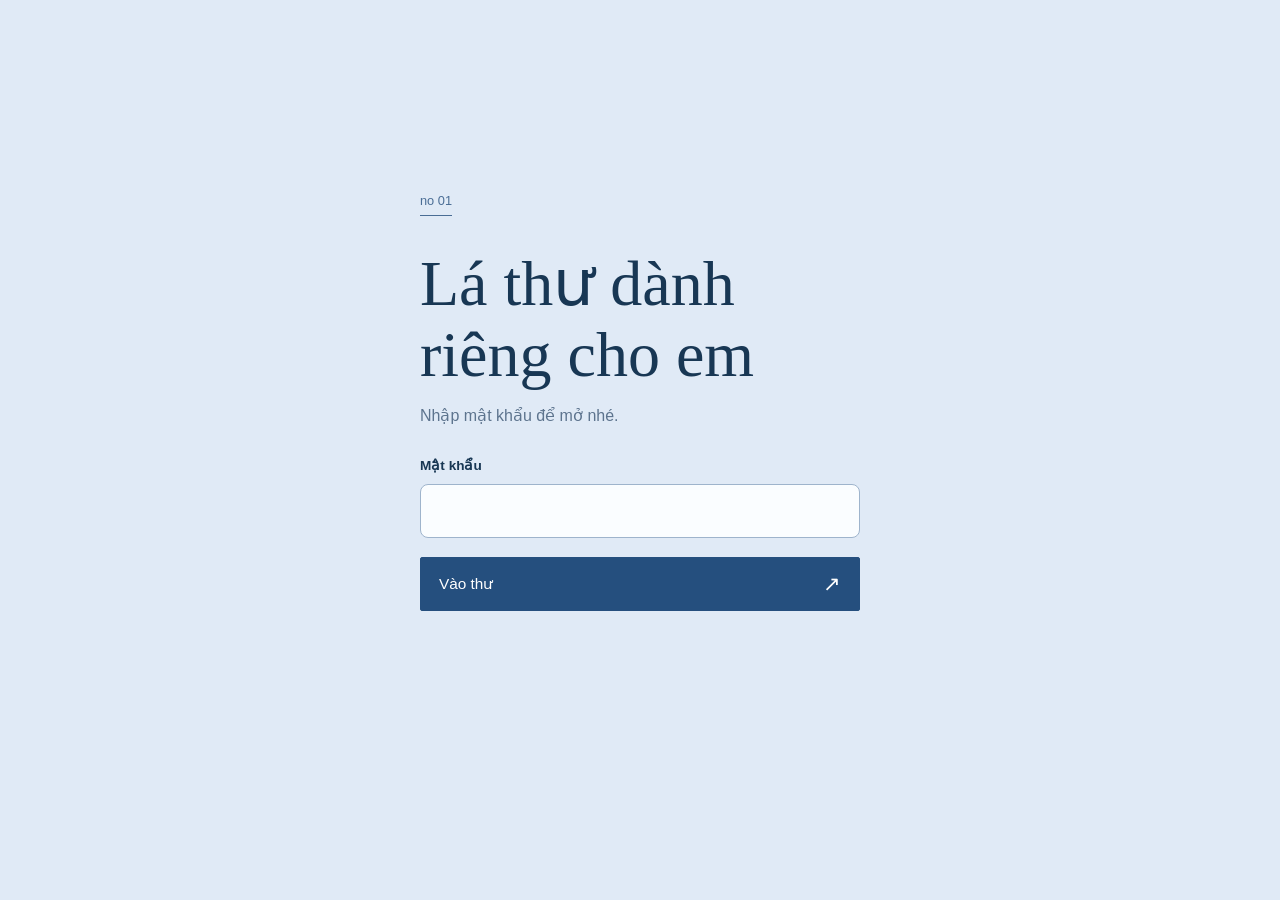
==== commit 35402404: "Gate letter access and enforce one response" ====
--- a/card1510/index.html
+++ b/card1510/index.html
@@ -5,16 +5,16 @@
   <meta name="viewport" content="width=device-width, initial-scale=1">
   <meta name="theme-color" content="#e7edf6">
   <meta name="description" content="Một lá thư sau buổi hẹn.">
-  <title>Một buổi tối, được giữ lại</title>
-  <link rel="stylesheet" href="./styles.css">
+  <title>Lần đầu gặp gỡ</title>
+  <link rel="stylesheet" href="./styles.css?v=5">
 </head>
 <body>
   <main class="experience" id="experience" aria-label="Lá thư gửi em">
     <div class="scene-current" id="scene-current" aria-live="polite"></div>
     <div class="scene-turn" id="scene-turn" aria-hidden="true" hidden></div>
-    <div class="progress" id="progress" aria-hidden="true"></div>
+    <div class="progress" id="progress" aria-hidden="true" hidden></div>
     <button class="music-toggle" id="music-toggle" type="button" aria-label="Bật nhạc" title="Bật nhạc" aria-pressed="false" hidden>♫</button>
-    <nav class="page-nav" aria-label="Điều hướng lá thư">
+    <nav class="page-nav" aria-label="Điều hướng lá thư" hidden>
       <button class="nav-arrow" id="previous-page" type="button" aria-label="Trang trước" title="Trang trước" disabled>←</button>
       <span class="page-counter" id="page-counter">01 / 06</span>
       <button class="nav-arrow" id="next-page" type="button" aria-label="Trang tiếp" title="Trang tiếp">→</button>
@@ -22,6 +22,22 @@
     <div id="toast" class="toast" role="status" aria-live="polite"></div>
   </main>
   <audio id="background-music" preload="none" loop></audio>
+
+  <template id="access-template">
+    <section class="scene scene-access" aria-label="Mở thư">
+      <div class="access-body">
+        <span class="cover-index">no 01</span>
+        <h1>Lá thư dành riêng cho em</h1>
+        <p>Nhập mật khẩu để mở nhé.</p>
+        <form id="access-form">
+          <label for="access-password">Mật khẩu</label>
+          <input id="access-password" name="password" type="password" inputmode="numeric" autocomplete="one-time-code" maxlength="6" pattern="[0-9]{6}" required>
+          <button class="primary-button" type="submit">Vào thư <span aria-hidden="true">↗</span></button>
+          <p id="access-status" class="access-status" role="status" aria-live="polite"></p>
+        </form>
+      </div>
+    </section>
+  </template>
 
   <template id="cover-template">
     <section class="scene scene-cover" aria-label="Bìa thư">
@@ -38,10 +54,10 @@
     <section class="scene scene-letter" aria-label="Lời nhắn">
       <span class="scene-number">01 / lời nhắn</span>
       <div class="letter-body">
-        <h2>Gửi em,</h2>
+        <h2>Gửi Hà Anh,</h2>
         <p class="letter-note"></p>
         <div class="memory-note" hidden><p class="memory-copy"></p></div>
-        <div class="signature"><span>Thân mến,</span><span>Anh.</span></div>
+        <div class="signature"><span>Thân mến,</span><span>hdk</span></div>
       </div>
     </section>
   </template>
@@ -53,23 +69,23 @@
         <div class="photo-frame">
           <div class="photo-art" aria-hidden="true"><span>somewhere between<br>hello and goodnight</span></div>
           <img class="memory-photo" alt="Ảnh kỷ niệm buổi hẹn" hidden>
+          <button class="photo-next" id="photo-next" type="button" aria-label="Mở ảnh tiếp theo" title="Mở ảnh tiếp theo" hidden><span aria-hidden="true">→</span></button>
         </div>
-        <div class="photo-words"><h2>Một khoảnh khắc nhỏ.</h2><p class="photo-caption"></p></div>
+        <div class="photo-words"><h2>Us.</h2><p class="photo-caption"></p><p class="photo-count" id="photo-count" hidden></p></div>
       </div>
     </section>
   </template>
 
   <template id="choices-template">
     <section class="scene scene-choices" aria-label="Hai câu hỏi nhỏ">
-      <span class="scene-number">04 / vài câu hỏi nhỏ</span>
+      <span class="scene-number">03 / vài câu hỏi nhỏ</span>
       <div class="choices-body">
-        <p class="eyebrow">CHỈ LÀ VÀI CÂU HỎI NHỎ</p>
         <h2>Cho anh hỏi nhanh em hai điều nhé?</h2>
-        <fieldset class="question"><legend>Nếu phải dùng ba từ để tả buổi hôm ấy, em sẽ chọn gì?</legend>
-          <textarea id="answer-three-words" data-answer="threeWords" aria-label="Ba từ tả buổi hôm ấy" rows="2" maxlength="240"></textarea>
+        <fieldset class="question"><legend>Nếu phải dùng ba từ để tả buổi hôm nay, em sẽ chọn gì?</legend>
+          <textarea id="answer-three-words" data-answer="threeWords" aria-label="Ba từ tả buổi hôm nay" rows="2" maxlength="240"></textarea>
         </fieldset>
-        <fieldset class="question"><legend>Điểm em thích nhất ở buổi đi chơi hôm nay?</legend>
-          <textarea id="answer-favorite-part" data-answer="favoritePart" aria-label="Điểm em thích nhất ở buổi đi chơi hôm nay" rows="2" maxlength="500"></textarea>
+        <fieldset class="question"><legend>Điều em thích nhất ở buổi hẹn này?</legend>
+          <textarea id="answer-favorite-part" data-answer="favoritePart" aria-label="Điều em thích nhất ở buổi hẹn này" rows="2" maxlength="500"></textarea>
         </fieldset>
       </div>
     </section>
@@ -77,12 +93,12 @@
 
   <template id="reply-template">
     <section class="scene scene-reply" aria-label="Lời nhắn của em">
-      <span class="scene-number">05 / lượt em</span>
+      <span class="scene-number">04 / này em</span>
       <div class="reply-body">
         <h2>Em có muốn nhắn nhủ hay chia sẻ thêm điều gì với anh không?</h2>
         <label class="reply-label" for="reply-text">Lời nhắn của em</label>
         <textarea id="reply-text" data-answer="message" maxlength="800" rows="4"></textarea>
-        <button id="send-reply" class="primary-button send-button" type="button">Gửi anh nhé <span aria-hidden="true">↗</span></button>
+        <button id="send-reply" class="primary-button send-button" type="button">Gửi anh</button>
         <p id="send-status" class="send-status" role="status" aria-live="polite"></p>
       </div>
     </section>
@@ -90,12 +106,12 @@
 
   <template id="thanks-template">
     <section class="scene scene-thanks" aria-label="Lời kết">
-      <span class="scene-number">06 / the end</span>
-      <div class="thanks-body"><h2>Anh nhận được rồi nhé.</h2><p>Cảm ơn em đã chia sẻ. Anh rất mong lần gặp tới đấy.</p></div>
+      <span class="scene-number">05 / the end</span>
+      <div class="thanks-body"><h2>Anh nhận được rùi</h2><p>Cảm ơn em đã chia sẻ, anh rất mong lần gặp tới đấy.</p></div>
     </section>
   </template>
 
-  <script src="./config.js?v=2"></script>
-  <script src="./app.js?v=2"></script>
+  <script src="./config.js?v=5"></script>
+  <script src="./app.js?v=5"></script>
 </body>
 </html>
--- a/card1510/styles.css
+++ b/card1510/styles.css
@@ -1,14 +1,15 @@
-:root{--ink:#183754;--muted:#5d748e;--paper:#f6f8fc;--blue:#3f6fa5;--blue-dark:#254f7e;--blue-light:#c6d9ef;--line:#9eb4cc;--serif:Georgia,"Times New Roman",serif;--sans:"Trebuchet MS",Arial,sans-serif}
+:root{--ink:#183754;--muted:#5d748e;--paper:#f6f8fc;--blue:#3f6fa5;--blue-dark:#254f7e;--blue-light:#c6d9ef;--line:#9eb4cc;--serif:Cambria,Georgia,"Times New Roman",serif;--sans:"Trebuchet MS",Arial,sans-serif}
 *{box-sizing:border-box}html,body{width:100%;min-width:320px;min-height:100%;margin:0}body{font-family:var(--sans);color:var(--ink);background:var(--paper)}button,textarea{font:inherit}button{cursor:pointer}button:focus-visible,textarea:focus-visible{outline:3px solid #4f83be;outline-offset:4px}[hidden]{display:none!important}
 .experience{position:relative;min-height:100svh;overflow:hidden;isolation:isolate}.scene-current,.scene-turn{position:absolute;inset:0;overflow:hidden}.scene-current{z-index:1}.scene-turn{z-index:2;transform-origin:left center;backface-visibility:hidden;box-shadow:15px 0 40px #18375425}.scene-turn.is-forward{animation:turn-forward .82s cubic-bezier(.6,.05,.2,.98) forwards}.scene-turn.is-backward{transform-origin:right center;animation:turn-backward .82s cubic-bezier(.6,.05,.2,.98) forwards}.scene{position:relative;min-height:100svh;height:100svh;overflow:auto;display:flex;flex-direction:column;padding:clamp(24px,4vw,62px) clamp(24px,6vw,110px) 110px}.scene-number,.cover-index,.eyebrow,.page-counter,.photo-caption,.reply-label{font-size:.8rem;letter-spacing:0}.scene-number,.cover-index{position:relative;z-index:1;display:block;width:fit-content;text-transform:lowercase;border-bottom:1px solid currentColor;padding-bottom:7px;opacity:.8}.eyebrow{font-weight:700;text-transform:uppercase}.scene h1,.scene h2{font-family:var(--serif);font-weight:400;letter-spacing:0;line-height:1.12}.scene p{line-height:1.65}.primary-button{display:inline-flex;align-items:center;justify-content:space-between;gap:42px;min-height:54px;min-width:174px;padding:12px 18px;border:1px solid var(--blue-dark);border-radius:2px;color:white;background:var(--blue-dark);font-size:.96rem;text-align:left;transition:background .2s,color .2s,transform .2s}.primary-button:hover{color:var(--blue-dark);background:transparent;transform:translateY(-3px)}.primary-button span{font-size:1.3rem;line-height:1}
 .scene-cover{color:var(--ink);background:#e0eaf6}.cover-index{color:var(--blue-dark)}.cover-copy{display:flex;flex-direction:column;align-items:center;justify-content:center;gap:42px;position:relative;margin:auto;flex:1;width:100%}.envelope-art{position:relative;width:min(320px,68vw);height:min(230px,49vw);min-height:175px;border:2px solid #355f8b;background:#f8fbff;box-shadow:0 22px 0 #b8cee5,0 30px 38px #23497020;overflow:hidden;transform:rotate(-3deg);animation:envelope-arrive .9s cubic-bezier(.2,.8,.2,1) both}.envelope-art::before,.envelope-art::after{position:absolute;z-index:2;bottom:-1px;content:"";width:72%;height:100%;background:#d4e3f3;border:1px solid #5179a3}.envelope-art::before{left:-1px;clip-path:polygon(0 0,100% 100%,0 100%)}.envelope-art::after{right:-1px;clip-path:polygon(100% 0,100% 100%,0 100%)}.envelope-letter{position:absolute;z-index:1;top:17%;left:18%;width:64%;height:75%;border:1px solid #9bb5d0;background:#fff;transform:translateY(-13%);box-shadow:0 3px 8px #18375416}.envelope-letter::before,.envelope-letter::after{position:absolute;left:17%;width:66%;height:1px;content:"";background:#b7c8db}.envelope-letter::before{top:36%}.envelope-letter::after{top:52%}.envelope-flap{position:absolute;z-index:3;inset:0;background:#c1d5ea;clip-path:polygon(0 0,100% 0,50% 62%);border-bottom:1px solid #355f8b}.cover-copy .primary-button{width:min(240px,75vw)}
+.scene-access{align-items:center;justify-content:center;background:#e0eaf6}.access-body{width:min(440px,100%);margin:auto}.access-body h1{font-size:clamp(2.5rem,5vw,4rem);margin:32px 0 12px}.access-body>p{color:var(--muted);margin:0 0 28px}.access-body form{display:grid;gap:11px}.access-body label{font-size:.85rem;font-weight:700}.access-body input{width:100%;height:54px;padding:0 15px;border:1px solid #9eb4cc;border-radius:8px;background:#fafdff;color:var(--ink);font:inherit;font-size:1.15rem;letter-spacing:.18em}.access-body input:focus-visible{outline:3px solid #4f83be;outline-offset:3px}.access-body .primary-button{margin-top:8px;width:100%}.access-status{min-height:24px;margin:2px 0 0;color:var(--blue-dark);font-size:.9rem}.access-status.is-error{color:#9b3f48}
 .scene-letter{background:#f7f9fc}.letter-body{width:min(760px,100%);margin:auto;position:relative}.letter-body h2{font-size:clamp(3rem,6vw,6.2rem);margin:0 0 30px}.letter-note{font-family:var(--serif);font-size:clamp(1.5rem,2.5vw,2.6rem);line-height:1.5!important;max-width:800px}.memory-note{margin-top:32px;padding-top:20px;border-top:1px solid var(--line)}.memory-copy{font-size:clamp(1.02rem,1.6vw,1.3rem)}.signature{display:flex;flex-direction:column;align-items:flex-end;gap:4px;margin:32px 8% 0 0;color:var(--blue-dark);font-family:var(--serif);font-size:1.45rem;font-style:italic}.signature span:last-child{font-size:1.9rem}
-.scene-photo{background:#dbe7f4}.photo-layout{display:grid;grid-template-columns:minmax(0,1.3fr) minmax(260px,.7fr);gap:clamp(28px,6vw,100px);align-items:center;flex:1;min-height:0;padding:25px 0 0}.photo-frame{height:min(66vh,680px);min-height:300px;padding:12px 12px 48px;background:#fafdff;box-shadow:13px 18px 0 #7899bd50;transform:rotate(-1.5deg)}.photo-art,.memory-photo{width:100%;height:100%;object-fit:cover}.photo-art{display:flex;align-items:end;padding:30px;background:#b9cde1;overflow:hidden;position:relative}.photo-art::before,.photo-art::after{position:absolute;content:"";width:150%;height:1px;left:-20%;background:#eff5fc;transform:rotate(-25deg)}.photo-art::before{top:32%}.photo-art::after{top:60%;transform:rotate(18deg)}.photo-art span{z-index:1;color:#25496d;font-family:var(--serif);font-size:clamp(2rem,3.4vw,4.5rem);line-height:1.06}.photo-words h2{font-size:clamp(2.4rem,4vw,5rem);margin:15px 0}.photo-caption{color:var(--muted);text-transform:lowercase}
-.scene-choices{background:#edf2f8}.choices-body{width:min(950px,100%);margin:auto}.choices-body h2{font-size:clamp(2.8rem,5vw,5rem);margin:10px 0 32px}.question{margin:0 0 25px;padding:0;border:0}.question legend{font-family:var(--serif);font-size:clamp(1.15rem,1.8vw,1.6rem);margin-bottom:12px}.question textarea{display:block;width:100%;min-height:64px;max-height:18vh;padding:13px 15px;border:1px solid #a3b7cd;border-radius:2px;resize:vertical;background:#fbfdff;color:var(--ink);line-height:1.5}.question textarea:focus,.reply-body textarea:focus{border-color:var(--blue)}
-.scene-reply{background:#dfe9f4}.reply-body{width:min(770px,100%);margin:auto}.reply-body h2{font-size:clamp(2.8rem,5.5vw,6rem);margin:0 0 32px}.reply-label{display:block;font-weight:700;margin-bottom:12px}.reply-body textarea{display:block;width:100%;min-height:125px;max-height:25vh;padding:17px;border:1px solid #99aec5;border-radius:2px;resize:vertical;background:#fbfdff;color:var(--ink);line-height:1.5}.send-button{margin-top:22px;background:var(--blue-dark);border-color:var(--blue-dark)}.send-button:hover{color:var(--blue-dark)}.send-button:disabled{opacity:.6;cursor:wait;transform:none}.send-status{min-height:24px;margin:12px 0 0;color:#294f77;font-size:.87rem}
+.scene-photo{background:#dbe7f4}.photo-layout{display:grid;grid-template-columns:minmax(0,1.3fr) minmax(260px,.7fr);gap:clamp(28px,6vw,100px);align-items:center;flex:1;min-height:0;padding:25px 0 0}.photo-frame{position:relative;height:min(66vh,680px);min-height:300px;padding:12px 12px 48px;background:#fafdff;box-shadow:13px 18px 0 #7899bd50;transform:rotate(-1.5deg)}.photo-art,.memory-photo{width:100%;height:100%;object-fit:cover}.memory-photo{cursor:pointer}.photo-art{display:flex;align-items:end;padding:30px;background:#b9cde1;overflow:hidden;position:relative}.photo-art::before,.photo-art::after{position:absolute;content:"";width:150%;height:1px;left:-20%;background:#eff5fc;transform:rotate(-25deg)}.photo-art::before{top:32%}.photo-art::after{top:60%;transform:rotate(18deg)}.photo-art span{z-index:1;color:#25496d;font-family:var(--serif);font-size:clamp(2rem,3.4vw,4.5rem);line-height:1.06}.photo-words h2{font-size:clamp(2.4rem,4vw,5rem);margin:15px 0}.photo-caption{color:var(--muted);text-transform:lowercase}.photo-count{margin:10px 0;color:var(--muted);font-size:.8rem}.photo-next{position:absolute;right:22px;bottom:19px;z-index:2;display:grid;place-items:center;width:42px;height:42px;border:1px solid #fff;border-radius:50%;color:white;background:#183754bb;font-size:1.35rem}.photo-next:hover{background:#183754}
+.scene-choices{background:#edf2f8}.choices-body{width:min(950px,100%);margin:auto}.choices-body h2{font-size:clamp(2.8rem,5vw,5rem);margin:10px 0 32px}.question{margin:0 0 25px;padding:0;border:0}.question legend{font-family:var(--serif);font-size:clamp(1.15rem,1.8vw,1.6rem);margin-bottom:12px}.question textarea{display:block;width:100%;min-height:64px;max-height:18vh;padding:13px 15px;border:1px solid #a3b7cd;border-radius:12px;resize:vertical;background:#fbfdff;color:var(--ink);line-height:1.5}.question textarea:focus,.reply-body textarea:focus{border-color:var(--blue)}
+.scene-reply{background:#dfe9f4}.reply-body{width:min(770px,100%);margin:auto}.reply-body h2{font-size:clamp(2.8rem,5.5vw,6rem);margin:0 0 32px}.reply-label{display:block;font-weight:700;margin-bottom:12px}.reply-body textarea{display:block;width:100%;min-height:125px;max-height:25vh;padding:17px;border:1px solid #99aec5;border-radius:12px;resize:vertical;background:#fbfdff;color:var(--ink);line-height:1.5}.send-button{margin-top:22px;background:var(--blue-dark);border-color:var(--blue-dark)}.send-button:hover{color:var(--blue-dark)}.send-button:disabled{opacity:.6;cursor:wait;transform:none}.send-status{min-height:24px;margin:12px 0 0;color:#294f77;font-size:.87rem}
 .scene-thanks{background:#cbdcf0}.thanks-body{margin:auto;max-width:780px}.thanks-body h2{font-size:clamp(3.4rem,7vw,7.6rem);margin:20px 0}.thanks-body p{font-size:clamp(1.1rem,2vw,1.5rem);max-width:650px}
 .page-nav{position:absolute;z-index:5;right:clamp(20px,5vw,80px);bottom:clamp(18px,3vw,40px);display:flex;gap:12px;align-items:center;color:var(--ink)}.nav-arrow,.music-toggle{display:grid;place-items:center;width:48px;height:48px;border:1px solid currentColor;border-radius:50%;background:#f8fbffeb;color:var(--blue-dark);font-size:1.3rem;transition:transform .2s,background .2s}.nav-arrow:hover:not(:disabled),.music-toggle:hover{transform:translateY(-3px);background:white}.nav-arrow:disabled{opacity:.3;cursor:default}.page-counter{min-width:64px;text-align:center;font-size:.73rem;font-weight:700}.music-toggle{position:absolute;z-index:5;top:clamp(20px,4vw,60px);right:clamp(20px,5vw,80px);font-size:1.1rem}.music-toggle.is-playing{animation:record-spin 4s linear infinite}.progress{position:absolute;z-index:6;top:0;left:0;width:100%;height:4px;background:#4d7fb5;transform:scaleX(0);transform-origin:left;transition:transform .6s}.toast{position:absolute;z-index:7;left:50%;bottom:88px;max-width:calc(100vw - 40px);padding:12px 16px;background:var(--ink);color:white;opacity:0;transform:translate(-50%,12px);transition:opacity .2s,transform .2s;pointer-events:none}.toast.is-visible{opacity:1;transform:translate(-50%,0)}
 @keyframes turn-forward{from{transform:perspective(1800px) rotateY(0)}to{transform:perspective(1800px) rotateY(-100deg);opacity:.15}}@keyframes turn-backward{from{transform:perspective(1800px) rotateY(0)}to{transform:perspective(1800px) rotateY(100deg);opacity:.15}}@keyframes record-spin{to{transform:rotate(360deg)}}@keyframes envelope-arrive{from{opacity:0;transform:translateY(22px) rotate(-8deg)}to{opacity:1;transform:translateY(0) rotate(-3deg)}}
-@media(max-width:700px){.scene{padding:27px 24px 96px}.cover-copy{gap:32px}.envelope-art{width:min(285px,72vw);height:min(205px,52vw)}.letter-body h2{font-size:3.3rem}.letter-note{font-size:1.47rem}.photo-layout{grid-template-columns:1fr;gap:20px;align-content:center;padding:16px 0}.photo-frame{height:44vh;min-height:230px;width:min(100%,430px);margin:0 auto}.photo-words h2{font-size:2.2rem;margin:5px 0}.choices-body h2{font-size:2.8rem;margin-bottom:25px}.question{margin-bottom:22px}.reply-body h2{font-size:clamp(2.7rem,9vw,4rem)}.page-nav{right:20px;bottom:19px}.music-toggle{right:20px;top:20px;width:42px;height:42px}}
+@media(max-width:700px){.scene{padding:27px 24px 96px}.cover-copy{gap:32px}.envelope-art{width:min(285px,72vw);height:min(205px,52vw)}.access-body h1{font-size:2.8rem}.letter-body h2{font-size:3.3rem}.letter-note{font-size:1.47rem}.photo-layout{grid-template-columns:1fr;gap:20px;align-content:center;padding:16px 0}.photo-frame{height:44vh;min-height:230px;width:min(100%,430px);margin:0 auto}.photo-words h2{font-size:2.2rem;margin:5px 0}.choices-body h2{font-size:2.8rem;margin-bottom:25px}.question{margin-bottom:22px}.reply-body h2{font-size:clamp(2.7rem,9vw,4rem)}.page-nav{right:20px;bottom:19px}.music-toggle{right:20px;top:20px;width:42px;height:42px}}
 @media(max-height:650px){.scene{padding-bottom:80px}.photo-frame{height:40vh;min-height:180px}.choices-body h2{font-size:2.3rem;margin-bottom:18px}.question{margin-bottom:15px}.reply-body h2{font-size:2.7rem;margin-bottom:18px}.reply-body textarea{min-height:90px}}
 @media(prefers-reduced-motion:reduce){*,*::before,*::after{animation-duration:.01ms!important;transition-duration:.01ms!important;scroll-behavior:auto!important}}
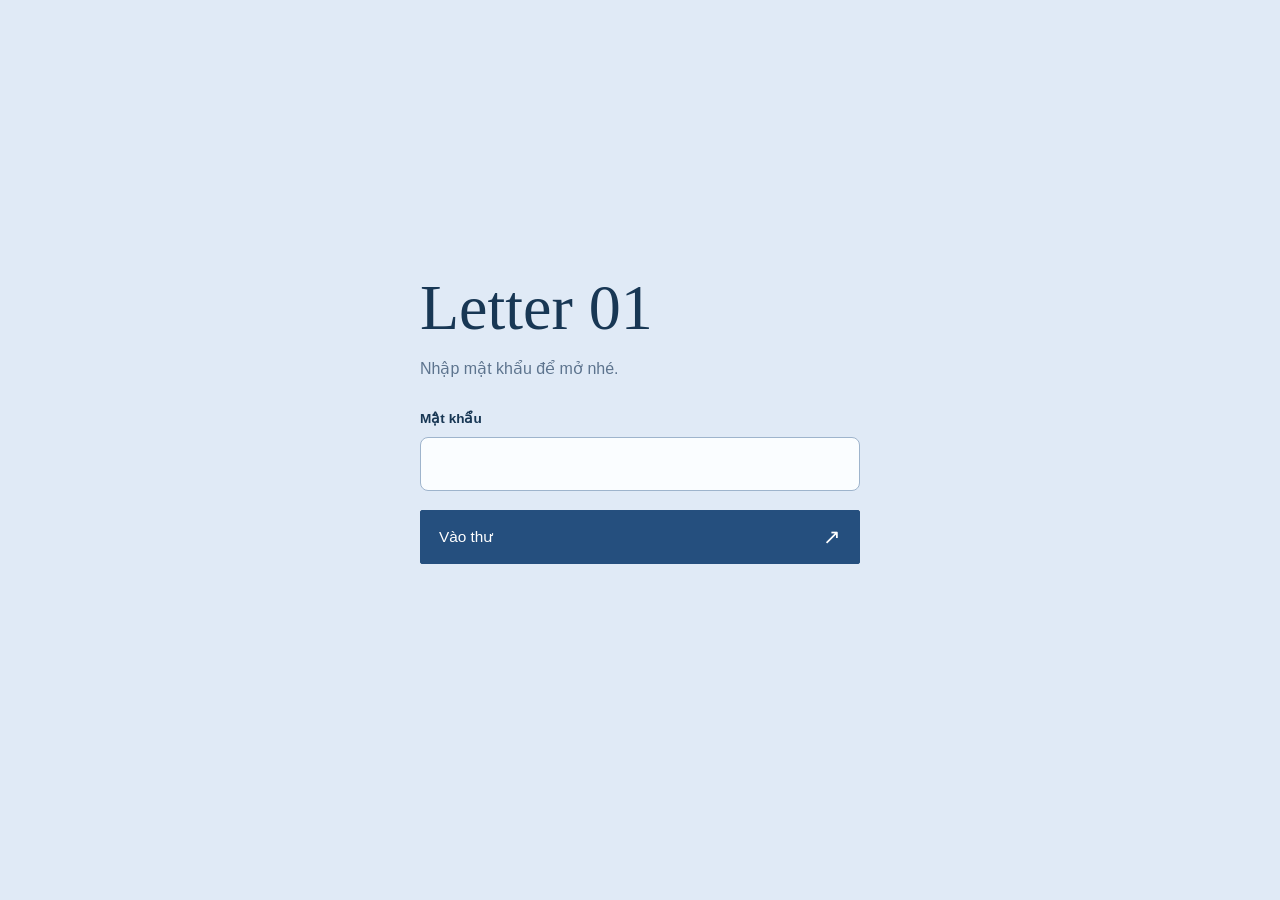
==== commit a2ba7749: "Adjust letter access and page copy" ====
--- a/card1510/index.html
+++ b/card1510/index.html
@@ -26,8 +26,7 @@
   <template id="access-template">
     <section class="scene scene-access" aria-label="Mở thư">
       <div class="access-body">
-        <span class="cover-index">no 01</span>
-        <h1>Lá thư dành riêng cho em</h1>
+        <h1>Letter 01</h1>
         <p>Nhập mật khẩu để mở nhé.</p>
         <form id="access-form">
           <label for="access-password">Mật khẩu</label>
@@ -71,7 +70,7 @@
           <img class="memory-photo" alt="Ảnh kỷ niệm buổi hẹn" hidden>
           <button class="photo-next" id="photo-next" type="button" aria-label="Mở ảnh tiếp theo" title="Mở ảnh tiếp theo" hidden><span aria-hidden="true">→</span></button>
         </div>
-        <div class="photo-words"><h2>Us.</h2><p class="photo-caption"></p><p class="photo-count" id="photo-count" hidden></p></div>
+        <div class="photo-words"><h2>Us</h2><p class="photo-caption"></p><p class="photo-count" id="photo-count" hidden></p></div>
       </div>
     </section>
   </template>
@@ -80,7 +79,7 @@
     <section class="scene scene-choices" aria-label="Hai câu hỏi nhỏ">
       <span class="scene-number">03 / vài câu hỏi nhỏ</span>
       <div class="choices-body">
-        <h2>Cho anh hỏi nhanh em hai điều nhé?</h2>
+        <h2>Cho anh hỏi em là...</h2>
         <fieldset class="question"><legend>Nếu phải dùng ba từ để tả buổi hôm nay, em sẽ chọn gì?</legend>
           <textarea id="answer-three-words" data-answer="threeWords" aria-label="Ba từ tả buổi hôm nay" rows="2" maxlength="240"></textarea>
         </fieldset>
